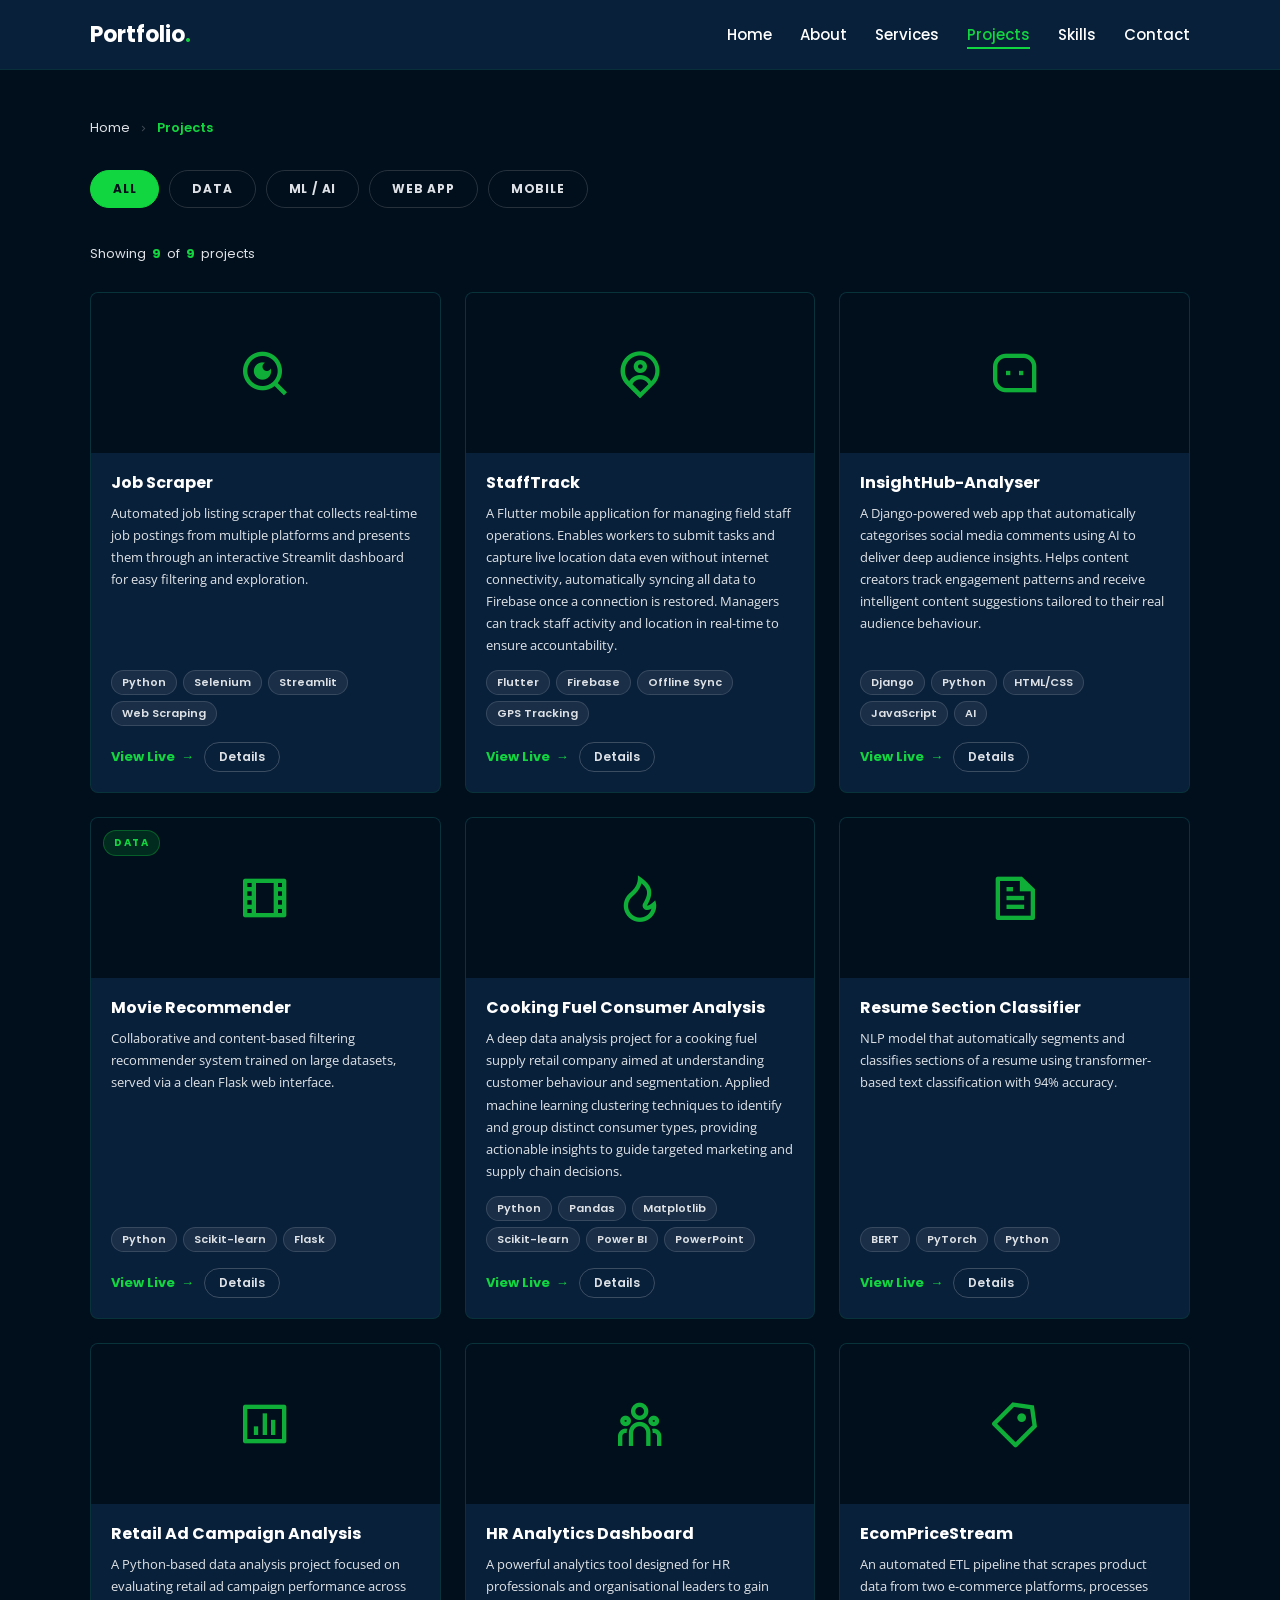
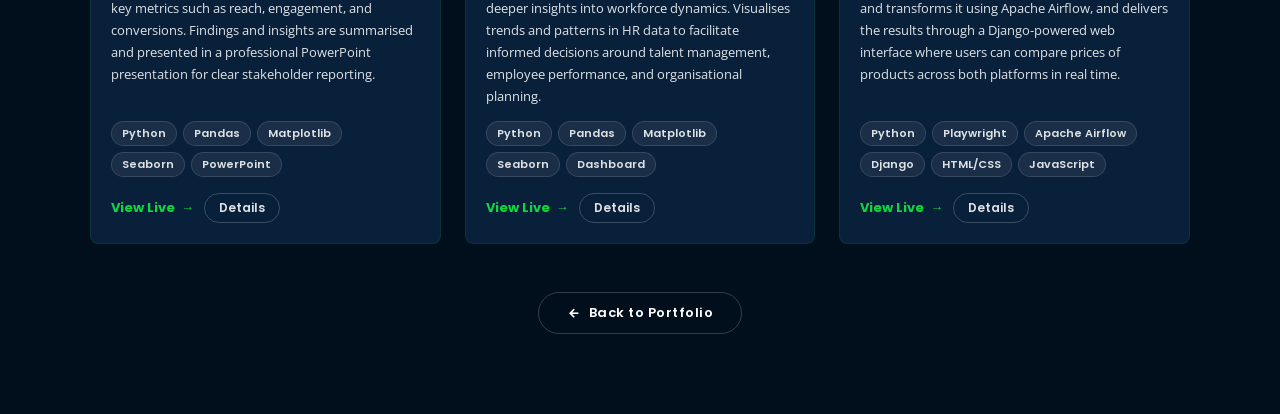
==== projects/project.html @ db3c0851 "update code" ====
<!DOCTYPE html>
<html lang="en">
<head>
  <link rel="icon" type="image/png" href="../favicon.png"/>
  <meta charset="utf-8">
  <meta name="viewport" content="width=device-width, initial-scale=1.0">
  <title>Projects | Moses Tuitoek</title>

  <link href="https://fonts.googleapis.com/css2?family=Open+Sans:ital,wght@0,300;0,400;0,600;0,700;1,400&family=Raleway:wght@300;400;500;600;700&family=Poppins:wght@300;400;500;600;700&display=swap" rel="stylesheet">
  <link href="../assets/vendor/remixicon/remixicon.css" rel="stylesheet">
  <link href="../assets/vendor/boxicons/css/boxicons.min.css" rel="stylesheet">
  <link href="https://unpkg.com/boxicons@2.1.4/css/boxicons.min.css" rel="stylesheet">
  <link href="../assets/vendor/icofont/icofont.min.css" rel="stylesheet">
  <link href="../assets/css/style.css" rel="stylesheet">
  <link href="project.css" rel="stylesheet">
</head>

<body>

<!-- ===== MOBILE NAV ===== -->
<button class="mobile-nav-toggle" id="mobileNavToggle" aria-label="Toggle navigation">
  <i class="icofont-navigation-menu" id="mobileNavIcon"></i>
</button>

<nav class="mobile-nav" id="mobileNav">
  <ul>
    <li><a href="../index.html#home">Home</a></li>
    <li><a href="../index.html#about">About</a></li>
    <li><a href="../index.html#services">Services</a></li>
    <li><a href="project.html" class="active-page">Projects</a></li>
    <li><a href="../index.html#skills">Skills</a></li>
    <li><a href="../index.html#contacts">Contact</a></li>
  </ul>
</nav>
<div class="mobile-nav-overlay" id="mobileNavOverlay"></div>

<!-- ===== HEADER / NAVBAR ===== -->
<header id="header">
  <div class="container">
    <a href="../index.html" class="nav-logo">Portfolio<span>.</span></a>
    <nav class="nav-menu">
      <ul>
        <li><a href="../index.html#home">Home</a></li>
        <li><a href="../index.html#about">About</a></li>
        <li><a href="../index.html#services">Services</a></li>
        <li class="active"><a href="project.html">Projects</a></li>
        <li><a href="../index.html#skills">Skills</a></li>
        <li><a href="../index.html#contacts">Contact</a></li>
      </ul>
    </nav>
  </div>
</header>

<!-- ===== PROJECTS PAGE ===== -->
<div class="projects-page">
  <div class="container">

    <!-- Breadcrumb -->
    <div class="breadcrumb">
      <a href="../index.html">Home</a>
      <i class="ri-arrow-right-s-line"></i>
      <span>Projects</span>
    </div>

    <!-- Filter bar -->
    <div class="filter-bar">
      <button class="filter-btn active" data-filter="all">All </button>
      <button class="filter-btn" data-filter="data">Data </button>
      <button class="filter-btn" data-filter="ml">ML / AI</button>
      <button class="filter-btn" data-filter="web">Web App </button>
      <button class="filter-btn" data-filter="mobile">Mobile </button>
    </div>

    <!-- Result count -->
    <div class="projects-stats">
      Showing <strong id="visibleCount">9</strong> of <strong>9</strong> projects
    </div>

    <!-- Projects grid -->
    <div class="all-proj-grid" id="projGrid">

      <!-- 1 -->
      <div class="proj-card" data-category="web">
        <div class="proj-visual">
          <i class="proj-icon ri-search-eye-line"></i>
        </div>
        <div class="proj-body">
          <h4>Job Scraper</h4>
          <p>Automated job listing scraper that collects real-time job postings from multiple platforms and presents them through an interactive Streamlit dashboard for easy filtering and exploration.</p>
          <div class="proj-tags">
            <span>Python</span><span>Selenium</span><span>Streamlit</span><span>Web Scraping</span>
          </div>
          <div class="proj-actions">
            <a href="#" class="proj-btn-live">View Live &nbsp;→</a>
            <a href="#" class="proj-btn-details">Details</a>
          </div>
        </div>
      </div>

      <!-- 2 -->
      <div class="proj-card" data-category="mobile">
        <div class="proj-visual">
          <i class="proj-icon ri-map-pin-user-line"></i>
        </div>
        <div class="proj-body">
          <h4>StaffTrack</h4>
          <p>A Flutter mobile application for managing field staff operations. Enables workers to submit tasks and capture live location data even without internet connectivity, automatically syncing all data to Firebase once a connection is restored. Managers can track staff activity and location in real-time to ensure accountability.</p>
          <div class="proj-tags">
            <span>Flutter</span><span>Firebase</span><span>Offline Sync</span><span>GPS Tracking</span>
          </div>
          <div class="proj-actions">
            <a href="#" class="proj-btn-live">View Live &nbsp;→</a>
            <a href="#" class="proj-btn-details">Details</a>
          </div>
        </div>
      </div>

      <!-- 3 -->
      <div class="proj-card" data-category="web">
        <div class="proj-visual">
          <i class="proj-icon ri-message-3-line"></i>
        </div>
        <div class="proj-body">
          <h4>InsightHub-Analyser</h4>
          <p>A Django-powered web app that automatically categorises social media comments using AI to deliver deep audience insights. Helps content creators track engagement patterns and receive intelligent content suggestions tailored to their real audience behaviour.</p>
          <div class="proj-tags">
            <span>Django</span><span>Python</span><span>HTML/CSS</span><span>JavaScript</span><span>AI</span>
          </div>
          <div class="proj-actions">
            <a href="#" class="proj-btn-live">View Live &nbsp;→</a>
            <a href="https://github.com/TUITOEKK/InsightHub-Analyser" class="proj-btn-details">Details</a>
          </div>
        </div>
      </div>

      <!-- 4 -->
      <div class="proj-card" data-category="data">
        <div class="proj-visual">
          <span class="proj-category">Data</span>
          <i class="proj-icon ri-film-line"></i>
        </div>
        <div class="proj-body">
          <h4>Movie Recommender</h4>
          <p>Collaborative and content-based filtering recommender system trained on large datasets, served via a clean Flask web interface.</p>
          <div class="proj-tags">
            <span>Python</span><span>Scikit-learn</span><span>Flask</span>
          </div>
          <div class="proj-actions">
            <a href="#" class="proj-btn-live">View Live &nbsp;→</a>
            <a href="#" class="proj-btn-details">Details</a>
          </div>
        </div>
      </div>

      <!-- 5 -->
      <div class="proj-card" data-category="data">
        <div class="proj-visual">
          <i class="proj-icon ri-fire-line"></i>
        </div>
        <div class="proj-body">
          <h4>Cooking Fuel Consumer Analysis</h4>
          <p>A deep data analysis project for a cooking fuel supply retail company aimed at understanding customer behaviour and segmentation. Applied machine learning clustering techniques to identify and group distinct consumer types, providing actionable insights to guide targeted marketing and supply chain decisions.</p>
          <div class="proj-tags">
            <span>Python</span><span>Pandas</span><span>Matplotlib</span><span>Scikit-learn</span><span>Power BI</span><span>PowerPoint</span>
          </div>
          <div class="proj-actions">
            <a href="#" class="proj-btn-live">View Live &nbsp;→</a>
            <a href="#" class="proj-btn-details">Details</a>
          </div>
        </div>
      </div>

      <!-- 6 -->
      <div class="proj-card" data-category="ml">
        <div class="proj-visual">
          <i class="proj-icon ri-file-text-line"></i>
        </div>
        <div class="proj-body">
          <h4>Resume Section Classifier</h4>
          <p>NLP model that automatically segments and classifies sections of a resume using transformer-based text classification with 94% accuracy.</p>
          <div class="proj-tags">
            <span>BERT</span><span>PyTorch</span><span>Python</span>
          </div>
          <div class="proj-actions">
            <a href="#" class="proj-btn-live">View Live &nbsp;→</a>
            <a href="#" class="proj-btn-details">Details</a>
          </div>
        </div>
      </div>

      <!-- 7 -->
      <div class="proj-card" data-category="data">
        <div class="proj-visual">
          <i class="proj-icon ri-bar-chart-box-line"></i>
        </div>
        <div class="proj-body">
          <h4>Retail Ad Campaign Analysis</h4>
          <p>A Python-based data analysis project focused on evaluating retail ad campaign performance across key metrics such as reach, engagement, and conversions. Findings and insights are summarised and presented in a professional PowerPoint presentation for clear stakeholder reporting.</p>
          <div class="proj-tags">
            <span>Python</span><span>Pandas</span><span>Matplotlib</span><span>Seaborn</span><span>PowerPoint</span>
          </div>
          <div class="proj-actions">
            <a href="#" class="proj-btn-live">View Live &nbsp;→</a>
            <a href="https://github.com/TUITOEKK/Retail-Ad-campaign-analysis" class="proj-btn-details">Details</a>
          </div>
        </div>
      </div>

      <!-- 8 -->
      <div class="proj-card" data-category="data">
        <div class="proj-visual">
          <i class="proj-icon ri-team-line"></i>
        </div>
        <div class="proj-body">
          <h4>HR Analytics Dashboard</h4>
          <p>A powerful analytics tool designed for HR professionals and organisational leaders to gain deeper insights into workforce dynamics. Visualises trends and patterns in HR data to facilitate informed decisions around talent management, employee performance, and organisational planning.</p>
          <div class="proj-tags">
            <span>Python</span><span>Pandas</span><span>Matplotlib</span><span>Seaborn</span><span>Dashboard</span>
          </div>
          <div class="proj-actions">
            <a href="#" class="proj-btn-live">View Live &nbsp;→</a>
            <a href="#" class="proj-btn-details">Details</a>
          </div>
        </div>
      </div>

      <!-- 9 -->
      <div class="proj-card" data-category="web">
        <div class="proj-visual">
          <i class="proj-icon ri-price-tag-3-line"></i>
        </div>
        <div class="proj-body">
          <h4>EcomPriceStream</h4>
          <p>An automated ETL pipeline that scrapes product data from two e-commerce platforms, processes and transforms it using Apache Airflow, and delivers the results through a Django-powered web interface where users can compare prices of products across both platforms in real time.</p>
          <div class="proj-tags">
            <span>Python</span><span>Playwright</span><span>Apache Airflow</span><span>Django</span><span>HTML/CSS</span><span>JavaScript</span>
          </div>
          <div class="proj-actions">
            <a href="#" class="proj-btn-live">View Live &nbsp;→</a>
            <a href="#" class="proj-btn-details">Details</a>
          </div>
        </div>
      </div>

      <!-- Empty state -->
      <div class="empty-state" id="emptyState">
        <i class="ri-folder-open-line"></i>
        <p>No projects found in this category.</p>
      </div>

    </div><!-- /grid -->

    <!-- Back button -->
    <div class="back-row">
      <a href="../index.html#portfolio" class="btn-back">
        <i class="ri-arrow-left-line"></i> Back to Portfolio
      </a>
    </div>

  </div>
</div>

<script src="project.js"></script>
</body>
</html>
---- assets/css/style.css ----
*, *::before, *::after { box-sizing: border-box; margin: 0; padding: 0; }

:root {
  --green: #12d640;
  --green-dark: #1c7d32;
  --gold: #9e7f25;
  --navy: #09203a;
  --navy-deep: #010e1b;
  --white: #fff;
  --muted: #dee2e6;
  --yellow: #ffc107;
}

html { scroll-behavior: smooth; }

body {
  font-family: "Open Sans", sans-serif;
  color: var(--white);
  background: var(--navy-deep);
  position: relative;
}

body::before {
  content: "";
  position: fixed;
  background: var(--navy-deep);
  left: 0; right: 0; top: 0;
  height: 100vh;
  z-index: -1;
}

a { color: var(--green); text-decoration: none; }
a:hover { color: var(--green); text-decoration: none; }
h1,h2,h3,h4,h5,h6 { font-family: "Raleway", sans-serif; }
ul { list-style: none; padding: 0; }
img { max-width: 100%; height: auto; display: block; }

.container {
  width: 100%;
  max-width: 1140px;
  margin: 0 auto;
  padding: 0 20px;
}

/* NAVBAR */
#header {
  position: fixed;
  top: 0; left: 0; right: 0;
  height: 70px;
  background: var(--navy);
  z-index: 9997;
  display: flex;
  align-items: center;
  border-bottom: 1px solid rgba(18,214,64,0.08);
}

#header .container {
  display: flex;
  align-items: center;
  justify-content: space-between;
}

.nav-logo {
  font-family: "Poppins", sans-serif;
  font-size: 22px;
  font-weight: 700;
  color: var(--white);
}
.nav-logo span { color: var(--green); }

.nav-menu ul {
  display: flex;
  align-items: center;
  gap: 28px;
  list-style: none;
}

.nav-menu a {
  position: relative;
  color: var(--white);
  font-size: 15px;
  font-family: "Poppins", sans-serif;
  font-weight: 500;
  padding-bottom: 4px;
  transition: color 0.3s;
}

.nav-menu a::after {
  content: "";
  position: absolute;
  bottom: 0; left: 0;
  width: 0; height: 2px;
  background: var(--green);
  transition: width 0.3s ease;
}

.nav-menu a:hover,
.nav-menu .active > a { color: var(--green); }

.nav-menu a:hover::after,
.nav-menu .active > a::after { width: 100%; }

.mobile-nav-toggle {
  display: none;
  position: fixed;
  right: 15px; top: 20px;
  z-index: 9998;
  border: 0; background: none;
  font-size: 24px; cursor: pointer;
  color: var(--white); line-height: 1;
}

.mobile-nav {
  display: none;
  position: fixed;
  top: 70px; left: 0; right: 0;
  z-index: 9999;
  background: rgba(9,32,58,0.98);
  padding: 16px 20px;
  border-bottom: 1px solid rgba(18,214,64,0.12);
}

.mobile-nav.open { display: block; }

.mobile-nav a {
  display: block;
  color: var(--white);
  padding: 10px 0;
  font-weight: 500;
  font-family: "Poppins", sans-serif;
  border-bottom: 1px solid rgba(255,255,255,0.05);
}

.mobile-nav a:hover { color: var(--green); }

.mobile-nav-overlay {
  display: none;
  position: fixed;
  top: 0; left: 0;
  width: 100%; height: 100%;
  background: rgba(0,0,0,0.5);
  z-index: 9996;
}
.mobile-nav-overlay.open { display: block; }

@media (max-width: 992px) { .nav-menu { display: none; } .mobile-nav-toggle { display: block; } }
@media (min-width: 993px) { .mobile-nav-toggle { display: none; } }

/* ================================================
   HERO — Mayada-style layout
   ================================================ */
#home {
  min-height: 100vh;
  padding-top: 70px;
  display: flex;
  align-items: center;
  overflow: hidden;
}

.hero-inner {
  display: flex;
  align-items: center;
  justify-content: space-between;
  gap: 48px;
  padding: 60px 0;
}

/* LEFT */
.hero-left { flex: 1; }

.hero-greeting {
  font-family: "Poppins", sans-serif;
  font-size: clamp(15px, 2vw, 18px);
  font-weight: 400;
  color: var(--muted);
  margin-bottom: 6px;
}

.hero-name {
  font-family: "Poppins", sans-serif;
  font-size: clamp(36px, 5.5vw, 62px);
  font-weight: 700;
  color: var(--white);
  line-height: 1.1;
  margin-bottom: 10px;
}

/* second word in name gets green accent — matches reference */
.hero-name span { color: var(--green); }

.hero-role {
  font-family: "Poppins", sans-serif;
  font-size: clamp(16px, 2.5vw, 22px);
  font-weight: 400;
  color: var(--white);
  margin-bottom: 28px;
  display: flex;
  align-items: center;
  gap: 8px;
  flex-wrap: wrap;
}

.hero-role .typed-label { color: var(--green); font-weight: 600; }

/* social icons — shown BEFORE the CV button, matching reference */
.hero-socials {
  display: flex;
  gap: 10px;
  margin-bottom: 28px;
}

.hero-socials a {
  width: 40px; height: 40px;
  border-radius: 50%;
  border: 1.5px solid rgba(255,255,255,0.25);
  display: flex; align-items: center; justify-content: center;
  color: var(--white); font-size: 18px;
  transition: all 0.3s;
}

.hero-socials a:hover {
  border-color: var(--green);
  color: var(--green);
  background: rgba(18,214,64,0.08);
}

.btn-cv {
  display: inline-flex;
  align-items: center;
  gap: 8px;
  background: transparent;
  color: var(--white);
  font-family: "Poppins", sans-serif;
  font-size: 13px;
  font-weight: 600;
  padding: 10px 28px;
  border-radius: 50px;
  border: 1.5px solid var(--white);
  letter-spacing: 0.5px;
  transition: background 0.3s, border-color 0.3s, color 0.3s, transform 0.2s;
}

.btn-cv:hover {
  background: var(--green);
  border-color: var(--green);
  color: #010e1b;
  transform: translateY(-2px);
}

/* RIGHT — photo + cyan blob */
.hero-right {
  flex-shrink: 0;
  display: flex;
  align-items: center;
  justify-content: center;
}

.hero-photo-wrap {
  position: relative;
  width: 340px;
  height: 340px;
  display: flex;
  align-items: center;
  justify-content: center;
}

@keyframes blobMorph {
  0%   { border-radius: 50% 40% 55% 45% / 45% 55% 40% 50%; }
  50%  { border-radius: 40% 55% 45% 50% / 55% 40% 50% 45%; }
  100% { border-radius: 55% 45% 40% 50% / 40% 50% 55% 45%; }
}

/* The existing arc + photo wrapper — kept completely intact */
.profile-arc-wrapper {
  position: relative;
  width: 310px;
  height: 310px;
  z-index: 1;
}

.profile-arc-wrapper svg.arc-svg {
  position: absolute; top: 0; left: 0;
  width: 100%; height: 100%;
  z-index: 2; pointer-events: none;
}

.profile-arc-wrapper .profile-img {
  position: absolute;
  top: 50%; left: 50%;
  transform: translate(-50%, -50%);
  width: 270px; height: 270px;
  border-radius: 50%;
  object-fit: cover; object-position: top;
  z-index: 1;
  background: var(--navy);
}

/* Responsive hero */
@media (max-width: 900px) {
  .hero-inner {
    flex-direction: column-reverse;
    text-align: center;
    padding: 40px 0;
  }
  .hero-role { justify-content: center; }
  .hero-socials { justify-content: center; }
  .btn-cv { margin: 0 auto; }
  .hero-photo-wrap { width: 260px; height: 260px; }
  .hero-blob { width: 200px; height: 200px; }
  .profile-arc-wrapper { width: 240px; height: 240px; }
  .profile-arc-wrapper .profile-img { width: 210px; height: 210px; }
}

/* SECTION BASE */
section {
  position: relative; width: 100%; display: block;
  scroll-margin-top: 70px;
  padding-top: 20px; padding-bottom: 20px;
}

section .container { padding: 30px 20px; }

.section-title { margin-bottom: 30px; }

.section-title h2 {
  font-size: 14px; font-weight: 500; line-height: 1px;
  margin: 0 0 20px 0; letter-spacing: 2px;
  text-transform: uppercase; color: var(--muted);
  font-family: "Poppins", sans-serif;
}

.section-title h2::after {
  content: ""; width: 120px; height: 1px;
  display: inline-block; background: var(--muted);
  margin: 4px 10px;
}

.section-title p {
  margin: -15px 0 15px 0; font-size: 36px;
  font-weight: 700; text-transform: uppercase;
  font-family: "Poppins", sans-serif; color: var(--white);
}

/* ABOUT */
#about { padding: 60px 0; }

.about-description {
  font-size: 15px;
  line-height: 1.9;
  color: var(--muted);
  margin-bottom: 40px;
  max-width: 820px;
}

.about-description p { margin-bottom: 16px; }

.about-stats {
  display: grid;
  grid-template-columns: repeat(4, 1fr);
  gap: 20px;
  margin-top: 16px;
  
}

@media (max-width: 992px) { .about-stats { grid-template-columns: repeat(2, 1fr); } }
@media (max-width: 480px)  { .about-stats { grid-template-columns: 1fr 1fr; } }

.stat-box {
  background: var(--navy);
  border: 1px solid rgba(18,214,64,0.15);
  padding: 28px 20px;
  text-align: center;
  transition: border-color 0.3s, transform 0.3s;
  border-radius: 8px;
}

.stat-box:hover {
  border-color: var(--green);
  transform: translateY(-4px);
}

.stat-box .stat-number {
  font-family: "Poppins", sans-serif;
  font-size: 28px;
  font-weight: 700;
  color: var(--green);
  line-height: 1;
  margin-bottom: 8px;
}

.stat-box .stat-label {
  font-family: "Poppins", sans-serif;
  font-size: 13px;
  font-weight: 500;
  color: var(--muted);
  text-transform: uppercase;
  letter-spacing: 1px;
}

.about-detail-row {
  display: grid;
  grid-template-columns: 1fr 1fr;
  gap: 0 16px;
  margin-top: 36px;
}

@media (max-width: 576px) { .about-detail-row { grid-template-columns: 1fr; } }

.about-detail-row ul li {
  display: flex; align-items: flex-start;
  gap: 6px; padding-bottom: 10px;
}

.about-detail-row ul i { color: var(--green-dark); font-size: 18px; flex-shrink: 0; margin-top: 2px; }

/* INTERESTS */
.interests { padding: 10px 0 60px; }

.interests-grid {
  display: grid;
  grid-template-columns: repeat(4, 1fr);
  gap: 12px;
}

@media (max-width: 992px) { .interests-grid { grid-template-columns: repeat(2, 1fr); } }
@media (max-width: 576px)  { .interests-grid { grid-template-columns: 1fr 1fr; } }

.icon-box {
  display: flex; align-items: center;
  padding: 20px; background: var(--navy);
  transition: background 0.3s ease; height: 100%;
  border-radius: 8px;
}

.icon-box i { font-size: 32px; padding-right: 10px; line-height: 1; flex-shrink: 0; }
.icon-box h3 { font-weight: 700; margin: 0; line-height: 1.3; font-size: 16px; color: var(--white); }
.icon-box:hover { background: rgba(4,43,86,0.92); }
/* SERVICES */
#services { padding: 60px 0; }

.services-grid {
  display: grid;
  grid-template-columns: repeat(3, 1fr);
  gap: 24px;
  align-items: start;
}

@media (max-width: 900px) { .services-grid { grid-template-columns: 1fr; } }

.service-card {
  background: var(--navy);
  border: 1px solid rgba(18,214,64,0.1);
  overflow: hidden;
  display: flex;
  flex-direction: column;
  transition: border-color 0.3s, transform 0.3s, box-shadow 0.3s;
  border-radius: 8px;
  position: relative;
}

.service-card:hover {
  border-color: rgba(18,214,64,0.4);
  transform: translateY(-4px);
}

.service-card.expanded {
  border-color: rgba(18,214,64,0.55);
  transform: translateY(-6px);
  box-shadow: 0 12px 36px rgba(18,214,64,0.09);
  z-index: 10;
}

.service-visual {
  background: var(--navy-deep);
  height: 160px;
  display: flex;
  align-items: center;
  justify-content: center;
  position: relative;
  flex-shrink: 0;
}

.service-visual img.service-img {
  width: 100%; height: 160px;
  object-fit: cover; display: block;
}

.service-visual .service-icon {
  font-size: 52px;
  color: var(--green);
  opacity: 0.8;
}

.service-category {
  position: absolute;
  top: 12px; left: 12px;
  background: rgba(18,214,64,0.15);
  border: 1px solid rgba(18,214,64,0.3);
  color: var(--green);
  font-family: "Poppins", sans-serif;
  font-size: 10px; font-weight: 700;
  letter-spacing: 1.5px; text-transform: uppercase;
  padding: 4px 10px; border-radius: 20px;
}

.service-body {
  padding: 20px;
  display: flex; flex-direction: column; flex: 1;
}

.service-body h4 {
  font-family: "Poppins", sans-serif;
  font-size: 16px; font-weight: 700;
  color: var(--white);
  margin-bottom: 8px; line-height: 1.3;
}

.service-desc-wrap {
  flex-shrink: 0;
}

.service-body p {
  font-size: 13px;
  color: var(--muted);
  line-height: 1.7;
  margin-bottom: 0;
  display: -webkit-box;
  -webkit-line-clamp: 3;
  -webkit-box-orient: vertical;
  overflow: hidden;
  transition: all 0.35s ease;
}

.service-body p.expanded {
  display: block;
  overflow: visible;
  -webkit-line-clamp: unset;
  -webkit-box-orient: unset;
}

.service-read-btn {
  background: none;
  border: none;
  padding: 0;
  margin-top: 4px;
  font-size: 13px;
  font-family: "Poppins", sans-serif;
  font-weight: 600;
  color: var(--green);
  cursor: pointer;
  display: inline-block;
  line-height: 1.7;
  transition: opacity 0.2s;
  flex-shrink: 0;
}

.service-read-btn:hover { opacity: 0.7; }
.service-read-btn.hidden { display: none; }
/* PORTFOLIO */
.portfolio { padding: 60px 0; }

.proj-grid {
  display: grid;
  grid-template-columns: repeat(3, 1fr);
  gap: 24px;
  margin-bottom: 32px;
}

@media (max-width: 900px) { .proj-grid { grid-template-columns: 1fr; } }

.proj-card {
  display: flex;
  flex-direction: column;
  background: var(--navy);
  border: 1px solid rgba(18,214,64,0.1);
  overflow: hidden;
  transition: border-color 0.3s, transform 0.3s;
  border-radius: 8px;
}

.proj-card:hover {
  border-color: rgba(18,214,64,0.4);
  transform: translateY(-4px);
}

.proj-visual {
  background: var(--navy-deep);
  height: 160px;
  display: flex;
  align-items: center;
  justify-content: center;
  position: relative;
  flex-shrink: 0;
}

.proj-visual .proj-icon {
  font-size: 52px;
  color: var(--green);
  opacity: 0.8;
}

.proj-category {
  position: absolute;
  top: 12px; left: 12px;
  background: rgba(18,214,64,0.15);
  border: 1px solid rgba(18,214,64,0.3);
  color: var(--green);
  font-family: "Poppins", sans-serif;
  font-size: 10px;
  font-weight: 700;
  letter-spacing: 1.5px;
  text-transform: uppercase;
  padding: 4px 10px;
  border-radius: 20px;
}

.proj-body {
  padding: 20px;
  display: flex;
  flex-direction: column;
  flex: 1;
}

.proj-body h4 {
  font-family: "Poppins", sans-serif;
  font-size: 16px;
  font-weight: 700;
  color: var(--white);
  margin-bottom: 8px;
  line-height: 1.3;
}

.proj-body p {
  font-size: 13px;
  color: var(--muted);
  line-height: 1.7;
  margin-bottom: 14px;
  flex: 1;
}

.proj-tags {
  display: flex;
  flex-wrap: wrap;
  gap: 6px;
  margin-bottom: 16px;
}

.proj-tags span {
  font-size: 11px;
  font-family: "Poppins", sans-serif;
  font-weight: 600;
  background: rgba(255,255,255,0.07);
  color: var(--muted);
  border: 1px solid rgba(255,255,255,0.12);
  padding: 3px 10px;
  border-radius: 20px;
}

.proj-actions {
  display: flex;
  align-items: center;
  gap: 10px;
}

.proj-btn-live {
  font-family: "Poppins", sans-serif;
  font-size: 13px;
  font-weight: 700;
  color: var(--green);
  display: flex;
  align-items: center;
  gap: 4px;
  transition: gap 0.2s;
}

.proj-btn-live:hover { gap: 8px; color: var(--green); }

.proj-btn-details {
  font-family: "Poppins", sans-serif;
  font-size: 12px;
  font-weight: 600;
  color: var(--muted);
  border: 1px solid rgba(255,255,255,0.2);
  padding: 5px 14px;
  border-radius: 20px;
  transition: border-color 0.3s, color 0.3s;
}

.proj-btn-details:hover {
  border-color: var(--green);
  color: var(--green);
}

.proj-viewall-row {
  display: flex;
  justify-content: flex-end;
  margin-top: 8px;
}

.btn-viewall {
  display: inline-flex;
  align-items: center;
  gap: 8px;
  background: var(--green);
  color: #010e1b;
  font-family: "Poppins", sans-serif;
  font-size: 14px;
  font-weight: 700;
  padding: 12px 28px;
  border-radius: 50px;
  transition: background 0.3s, transform 0.2s;
}

.btn-viewall:hover {
  background: var(--green-dark);
  color: var(--white);
  transform: translateY(-2px);
}

/* SKILLS */
.skills-section { padding: 60px 0; }

.skills-container {
  background: var(--navy);
  border: 1px solid rgba(18,214,64,0.12);
  padding: 28px 24px;
  margin-bottom: 24px;
  border-radius: 8px;
}

.skills-container h4 {
  font-family: "Poppins", sans-serif;
  font-size: 13px;
  font-weight: 700;
  color: var(--green);
  text-transform: uppercase;
  letter-spacing: 2px;
  margin-bottom: 20px;
  display: flex;
  align-items: center;
  gap: 10px;
}

.skills-container h4::after {
  content: "";
  flex: 1;
  height: 1px;
  background: rgba(18,214,64,0.2);
}

.skills-tags {
  display: flex;
  flex-wrap: wrap;
  gap: 10px;
}

.skill-tag {
  display: inline-flex;
  align-items: center;
  gap: 7px;
  font-family: "Poppins", sans-serif;
  font-size: 13px;
  font-weight: 600;
  color: var(--muted);
  background: rgba(255,255,255,0.05);
  border: 1px solid rgba(255,255,255,0.12);
  padding: 8px 16px;
  border-radius: 6px;
  transition: all 0.25s ease;
  cursor: default;
}

.skill-tag i {
  font-size: 17px;
  color: var(--green);
  flex-shrink: 0;
}

.skill-tag:hover {
  border-color: var(--green);
  color: var(--green);
  background: rgba(18,214,64,0.06);
}

/* LINKS */
.links-section { padding: 60px 0; }

.links-grid { display: grid; grid-template-columns: repeat(auto-fit, minmax(200px, 1fr)); gap: 20px; }

.links-box { background: var(--navy); padding: 30px 20px; text-align: center; margin-bottom: 20px; }
.links-box .icon { width: 64px; height: 64px; background: var(--green-dark); border-radius: 5px; display: flex; align-items: center; justify-content: center; margin: 0 auto 16px; }
.links-box .icon i { font-size: 28px; color: var(--white); }
.links-box h4 a { color: var(--white); font-size: 18px; font-weight: 700; }
.links-box p { color: var(--white); font-size: 14px; margin-top: 8px; }
.links-box:hover { background: #042e5f; }
.links-box:hover .icon { background: var(--white); }
.links-box:hover .icon i { color: var(--green-dark); }

/* CONTACT */
.contact { padding: 80px 0; }

.contact-two-col {
  display: grid;
  grid-template-columns: 1fr 1fr;
  gap: 60px;
  align-items: center;
}

@media (max-width: 768px) {
  .contact-two-col { grid-template-columns: 1fr; gap: 40px; }
}

.contact-heading {
  font-family: "Poppins", sans-serif;
  font-size: clamp(28px, 4vw, 42px);
  font-weight: 700;
  color: var(--white);
  margin-bottom: 16px;
  line-height: 1.2;
}

.contact-desc {
  font-size: 15px;
  color: var(--muted);
  line-height: 1.8;
  margin-bottom: 32px;
}

.contact-info-list { display: flex; flex-direction: column; gap: 16px; margin-bottom: 32px; }

.contact-info-item {
  display: flex; align-items: center; gap: 12px;
  font-size: 15px; color: var(--muted);
}

.contact-info-item i { font-size: 20px; color: var(--green); flex-shrink: 0; }

.contact-socials { display: flex; gap: 12px; }

.contact-socials a {
  width: 42px; height: 42px; border-radius: 50%;
  border: 1.5px solid rgba(255,255,255,0.2);
  display: flex; align-items: center; justify-content: center;
  color: var(--white); font-size: 20px; transition: all 0.3s;
}

.contact-socials a:hover { border-color: var(--green); color: var(--green); background: rgba(18,214,64,0.08); }

.contact-form-box {
  background: var(--navy);
  padding: 24px 22px;
  border: 1px solid rgba(18,214,64,0.1);
  border-radius: 8px;
}

.form-group { margin-bottom: 14px; }

.form-group label {
  display: block;
  font-family: "Poppins", sans-serif;
  font-size: 12px; font-weight: 600;
  color: var(--muted); margin-bottom: 5px; letter-spacing: 0.5px;
}

.form-group input,
.form-group textarea {
  width: 100%;
  background: rgba(255,255,255,0.05);
  border: 1px solid rgba(255,255,255,0.12);
  color: var(--white);
  font-family: "Open Sans", sans-serif;
  font-size: 13px; padding: 9px 12px;
  outline: none; transition: border-color 0.3s; resize: none;
    border-radius: 8px;
}

.form-group input::placeholder,
.form-group textarea::placeholder { color: rgba(255,255,255,0.3); }

.form-group input:focus,
.form-group textarea:focus { border-color: var(--green); }

.btn-send {
  width: 90%; background: var(--green);
  color: #010e1b;
  font-family: "Poppins", sans-serif; 
  font-size: 14px;
  font-weight: 700;
  padding: 11px; border: none; 
  cursor: pointer; 
  letter-spacing: 0.5px;
  transition: background 0.3s, transform 0.2s;
  display: flex;
  align-items: center;
  justify-content: center; 
  gap: 8px;
  border-radius: 8px;
  margin: 0 auto;
}

.btn-send:hover { background: var(--green-dark); color: var(--white); transform: translateY(-2px); }

/* typed cursor */
.typed-cursor { opacity: 1; animation: blink 0.7s infinite; color: var(--green); }
@keyframes blink { 50% { opacity: 0; } }
---- projects/project.css ----
/* ── Page wrapper ── */
.projects-page {
  min-height: 100vh;
  padding-top: 70px;
}

.projects-page .container {
  padding: 48px 20px 80px;
}

/* ── Breadcrumb ── */
.breadcrumb {
  display: flex;
  align-items: center;
  gap: 8px;
  margin-bottom: 32px;
  font-family: "Poppins", sans-serif;
  font-size: 13px;
  color: var(--muted);
}

.breadcrumb a {
  color: var(--muted);
  transition: color 0.2s;
}

.breadcrumb a:hover { color: var(--green); }

.breadcrumb i {
  font-size: 11px;
  color: rgba(255,255,255,0.25);
}

.breadcrumb span {
  color: var(--green);
  font-weight: 600;
}

/* ── Page heading ── */
.projects-heading {
  margin-bottom: 36px;
}

.projects-heading h1 {
  font-family: "Poppins", sans-serif;
  font-size: clamp(28px, 4vw, 42px);
  font-weight: 700;
  color: var(--white);
  line-height: 1.15;
  margin-bottom: 8px;
}

.projects-heading h1 span { color: var(--green); }

.projects-heading p {
  font-size: 14px;
  color: var(--muted);
  font-family: "Open Sans", sans-serif;
  line-height: 1.7;
  max-width: 560px;
}

/* ── Filter bar ── */
.filter-bar {
  display: flex;
  align-items: center;
  gap: 10px;
  flex-wrap: wrap;
  margin-bottom: 36px;
}

.filter-btn {
  font-family: "Poppins", sans-serif;
  font-size: 12px;
  font-weight: 700;
  letter-spacing: 0.8px;
  text-transform: uppercase;
  padding: 9px 22px;
  border-radius: 50px;
  border: 1.5px solid rgba(255,255,255,0.15);
  background: transparent;
  color: var(--muted);
  cursor: pointer;
  transition: all 0.25s ease;
}

.filter-btn:hover {
  border-color: var(--green);
  color: var(--green);
  background: rgba(18,214,64,0.06);
}

.filter-btn.active {
  background: var(--green);
  border-color: var(--green);
  color: #010e1b;
}

/* count badge inside button */
.filter-btn .count {
  display: inline-flex;
  align-items: center;
  justify-content: center;
  width: 18px;
  height: 18px;
  background: rgba(0,0,0,0.18);
  border-radius: 50%;
  font-size: 10px;
  margin-left: 6px;
  font-weight: 700;
}

@media (max-width: 576px) {
  .filter-btn {
    font-size: 10px;
    padding: 7px 12px;
    letter-spacing: 0.3px;
  }

  .filter-btn .count {
    width: 15px;
    height: 15px;
    font-size: 9px;
    margin-left: 4px;
  }
}

@media (max-width: 360px) {
  .filter-btn {
    font-size: 9px;
    padding: 6px 9px;
  }
}

.filter-btn.active .count {
  background: rgba(0,0,0,0.2);
  color: #010e1b;
}

/* ── Stats row ── */
.projects-stats {
  display: flex;
  align-items: center;
  gap: 6px;
  margin-bottom: 28px;
  font-family: "Poppins", sans-serif;
  font-size: 13px;
  color: var(--muted);
}

.projects-stats strong {
  color: var(--green);
  font-weight: 700;
}

/* ── Grid ── */
.all-proj-grid {
  display: grid;
  grid-template-columns: repeat(3, 1fr);
  gap: 24px;
}

@media (max-width: 900px) {
  .all-proj-grid { grid-template-columns: repeat(2, 1fr); }
}

@media (max-width: 576px) {
  .all-proj-grid { grid-template-columns: 1fr; }
}

/* hide filtered-out cards */
.proj-card.hidden {
  display: none;
}

/* fade-in animation when cards appear */
.proj-card {
  animation: fadeUp 0.35s ease both;
}

@keyframes fadeUp {
  from { opacity: 0; transform: translateY(16px); }
  to   { opacity: 1; transform: translateY(0); }
}

/* category badge on card */
.proj-category {
  position: absolute;
  top: 12px;
  left: 12px;
  background: rgba(18,214,64,0.15);
  border: 1px solid rgba(18,214,64,0.3);
  color: var(--green);
  font-family: "Poppins", sans-serif;
  font-size: 10px;
  font-weight: 700;
  letter-spacing: 1.5px;
  text-transform: uppercase;
  padding: 4px 10px;
  border-radius: 20px;
}

/* empty state */
.empty-state {
  grid-column: 1 / -1;
  text-align: center;
  padding: 60px 20px;
  color: var(--muted);
  font-family: "Poppins", sans-serif;
  display: none;
}

.empty-state i {
  font-size: 48px;
  color: rgba(18,214,64,0.3);
  margin-bottom: 16px;
  display: block;
}

.empty-state p {
  font-size: 15px;
  color: var(--muted);
}

/* ── Back button ── */
.back-row {
  margin-top: 48px;
  display: flex;
  justify-content: center;
}

.btn-back {
  display: inline-flex;
  align-items: center;
  gap: 8px;
  background: transparent;
  color: var(--white);
  font-family: "Poppins", sans-serif;
  font-size: 13px;
  font-weight: 600;
  padding: 10px 28px;
  border-radius: 50px;
  border: 1.5px solid rgba(255,255,255,0.2);
  letter-spacing: 0.5px;
  transition: all 0.3s;
}

.btn-back:hover {
  border-color: var(--green);
  color: var(--green);
  background: rgba(18,214,64,0.06);
}

/* divider line under section title */
.projects-page .section-title { margin-bottom: 0; }
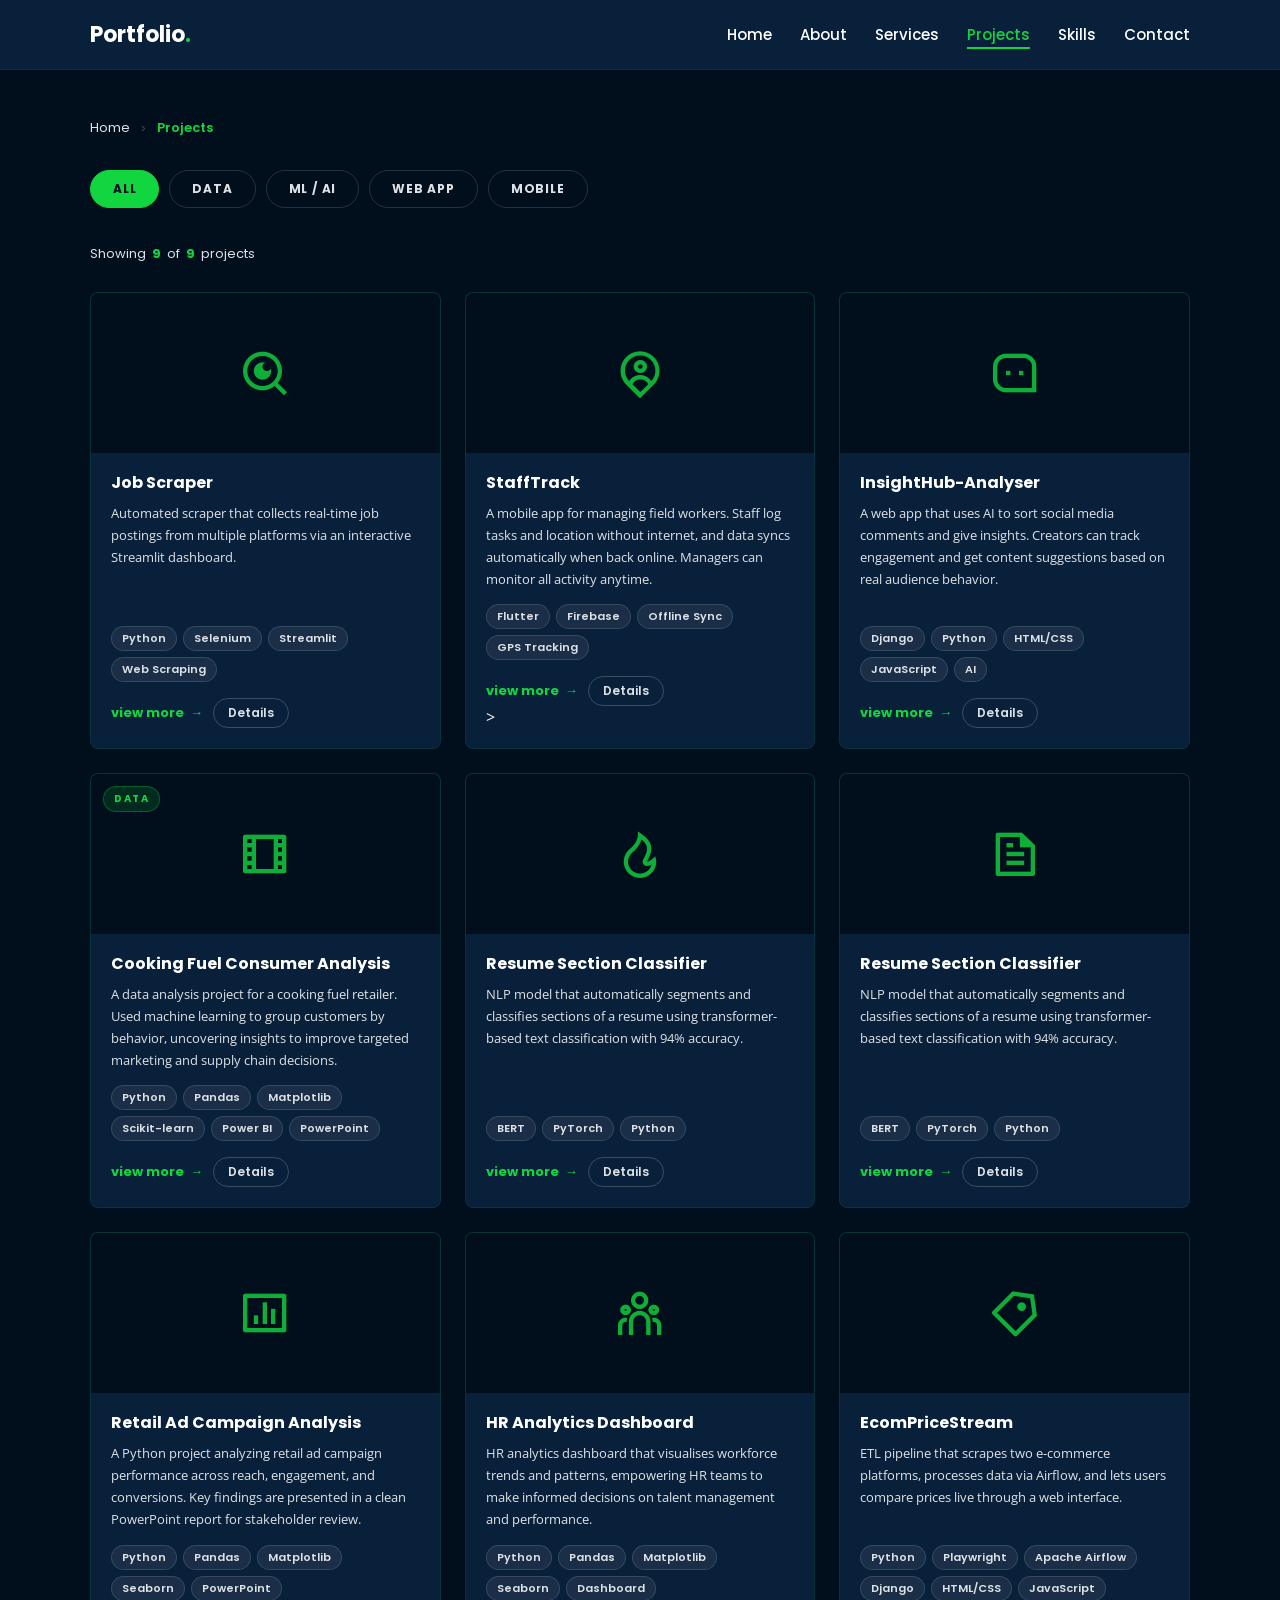
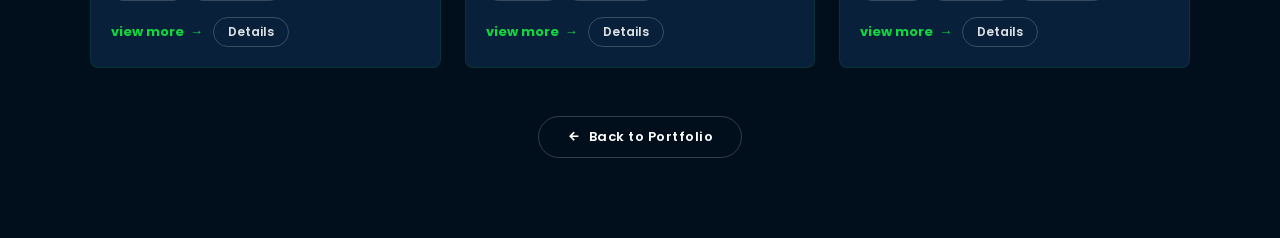
==== commit e484fd38: "update code" ====
--- a/projects/project.html
+++ b/projects/project.html
@@ -84,16 +84,16 @@
         <div class="proj-visual">
           <i class="proj-icon ri-search-eye-line"></i>
         </div>
-        <div class="proj-body">
-          <h4>Job Scraper</h4>
-          <p>Automated job listing scraper that collects real-time job postings from multiple platforms and presents them through an interactive Streamlit dashboard for easy filtering and exploration.</p>
-          <div class="proj-tags">
-            <span>Python</span><span>Selenium</span><span>Streamlit</span><span>Web Scraping</span>
-          </div>
-          <div class="proj-actions">
-            <a href="#" class="proj-btn-live">View Live &nbsp;→</a>
-            <a href="#" class="proj-btn-details">Details</a>
-          </div>
+  <div class="proj-body">
+    <h4>Job Scraper</h4>
+    <p>Automated scraper that collects real-time job postings from multiple platforms via an interactive Streamlit dashboard.</p>
+    <div class="proj-tags">
+      <span>Python</span><span>Selenium</span><span>Streamlit</span><span>Web Scraping</span>
+    </div>
+    <div class="proj-actions">
+      <span class="proj-btn-live">view more &nbsp;→</span>
+      <a href="#" class="proj-btn-details">Details</a>
+    </div>
         </div>
       </div>
 
@@ -102,16 +102,16 @@
         <div class="proj-visual">
           <i class="proj-icon ri-map-pin-user-line"></i>
         </div>
-        <div class="proj-body">
-          <h4>StaffTrack</h4>
-          <p>A Flutter mobile application for managing field staff operations. Enables workers to submit tasks and capture live location data even without internet connectivity, automatically syncing all data to Firebase once a connection is restored. Managers can track staff activity and location in real-time to ensure accountability.</p>
-          <div class="proj-tags">
-            <span>Flutter</span><span>Firebase</span><span>Offline Sync</span><span>GPS Tracking</span>
-          </div>
-          <div class="proj-actions">
-            <a href="#" class="proj-btn-live">View Live &nbsp;→</a>
-            <a href="#" class="proj-btn-details">Details</a>
-          </div>
+ <div class="proj-body">
+    <h4>StaffTrack</h4>
+    <p>A mobile app for managing field workers. Staff log tasks and location without internet, and data syncs automatically when back online. Managers can monitor all activity anytime.</p>
+    <div class="proj-tags">
+      <span>Flutter</span><span>Firebase</span><span>Offline Sync</span><span>GPS Tracking</span>
+    </div>
+    <div class="proj-actions">
+      <span class=" proj-btn-live">view more &nbsp;→</span>
+      <a href="#" class="proj-btn-details">Details</a>
+    </div>>
         </div>
       </div>
 
@@ -120,16 +120,16 @@
         <div class="proj-visual">
           <i class="proj-icon ri-message-3-line"></i>
         </div>
-        <div class="proj-body">
-          <h4>InsightHub-Analyser</h4>
-          <p>A Django-powered web app that automatically categorises social media comments using AI to deliver deep audience insights. Helps content creators track engagement patterns and receive intelligent content suggestions tailored to their real audience behaviour.</p>
-          <div class="proj-tags">
-            <span>Django</span><span>Python</span><span>HTML/CSS</span><span>JavaScript</span><span>AI</span>
-          </div>
-          <div class="proj-actions">
-            <a href="#" class="proj-btn-live">View Live &nbsp;→</a>
-            <a href="https://github.com/TUITOEKK/InsightHub-Analyser" class="proj-btn-details">Details</a>
-          </div>
+  <div class="proj-body">
+    <h4>InsightHub-Analyser </h4>
+    <p>A web app that uses AI to sort social media comments and give insights. Creators can track engagement and get content suggestions based on real audience behavior.</p>
+    <div class="proj-tags">
+      <span>Django</span><span>Python</span><span>HTML/CSS</span><span>JavaScript</span><span>AI</span>
+    </div>
+    <div class="proj-actions">
+      <span class="proj-btn-live">view more &nbsp;→</span>
+      <a href="https://github.com/TUITOEKK/InsightHub-Analyser" class="proj-btn-details">Details</a>
+    </div>
         </div>
       </div>
 
@@ -139,16 +139,16 @@
           <span class="proj-category">Data</span>
           <i class="proj-icon ri-film-line"></i>
         </div>
-        <div class="proj-body">
-          <h4>Movie Recommender</h4>
-          <p>Collaborative and content-based filtering recommender system trained on large datasets, served via a clean Flask web interface.</p>
-          <div class="proj-tags">
-            <span>Python</span><span>Scikit-learn</span><span>Flask</span>
-          </div>
-          <div class="proj-actions">
-            <a href="#" class="proj-btn-live">View Live &nbsp;→</a>
-            <a href="#" class="proj-btn-details">Details</a>
-          </div>
+   <div class="proj-body">
+    <h4>Cooking Fuel Consumer Analysis</h4>
+    <p>A data analysis project for a cooking fuel retailer. Used machine learning to group customers by behavior, uncovering insights to improve targeted marketing and supply chain decisions.</p>
+    <div class="proj-tags">
+      <span>Python</span><span>Pandas</span><span>Matplotlib</span><span>Scikit-learn</span><span>Power BI</span><span>PowerPoint</span>
+    </div>
+    <div class="proj-actions">
+      <span class="proj-btn-live">view more &nbsp;→</span>
+      <a href="#" class="proj-btn-details">Details</a>
+    </div>
         </div>
       </div>
 
@@ -158,13 +158,13 @@
           <i class="proj-icon ri-fire-line"></i>
         </div>
         <div class="proj-body">
-          <h4>Cooking Fuel Consumer Analysis</h4>
-          <p>A deep data analysis project for a cooking fuel supply retail company aimed at understanding customer behaviour and segmentation. Applied machine learning clustering techniques to identify and group distinct consumer types, providing actionable insights to guide targeted marketing and supply chain decisions.</p>
-          <div class="proj-tags">
-            <span>Python</span><span>Pandas</span><span>Matplotlib</span><span>Scikit-learn</span><span>Power BI</span><span>PowerPoint</span>
-          </div>
-          <div class="proj-actions">
-            <a href="#" class="proj-btn-live">View Live &nbsp;→</a>
+          <h4>Resume Section Classifier</h4>
+          <p>NLP model that automatically segments and classifies sections of a resume using transformer-based text classification with 94% accuracy.</p>
+          <div class="proj-tags">
+            <span>BERT</span><span>PyTorch</span><span>Python</span>
+          </div>
+          <div class="proj-actions">
+            <span class="proj-btn-live">view more &nbsp;→</span>
             <a href="#" class="proj-btn-details">Details</a>
           </div>
         </div>
@@ -182,7 +182,7 @@
             <span>BERT</span><span>PyTorch</span><span>Python</span>
           </div>
           <div class="proj-actions">
-            <a href="#" class="proj-btn-live">View Live &nbsp;→</a>
+            <span class="proj-btn-live">view more &nbsp;→</span>
             <a href="#" class="proj-btn-details">Details</a>
           </div>
         </div>
@@ -193,16 +193,16 @@
         <div class="proj-visual">
           <i class="proj-icon ri-bar-chart-box-line"></i>
         </div>
-        <div class="proj-body">
-          <h4>Retail Ad Campaign Analysis</h4>
-          <p>A Python-based data analysis project focused on evaluating retail ad campaign performance across key metrics such as reach, engagement, and conversions. Findings and insights are summarised and presented in a professional PowerPoint presentation for clear stakeholder reporting.</p>
-          <div class="proj-tags">
-            <span>Python</span><span>Pandas</span><span>Matplotlib</span><span>Seaborn</span><span>PowerPoint</span>
-          </div>
-          <div class="proj-actions">
-            <a href="#" class="proj-btn-live">View Live &nbsp;→</a>
-            <a href="https://github.com/TUITOEKK/Retail-Ad-campaign-analysis" class="proj-btn-details">Details</a>
-          </div>
+  <div class="proj-body">
+    <h4>Retail Ad Campaign Analysis</h4>
+    <p>A Python project analyzing retail ad campaign performance across reach, engagement, and conversions. Key findings are presented in a clean PowerPoint report for stakeholder review.</p>
+    <div class="proj-tags">
+      <span>Python</span><span>Pandas</span><span>Matplotlib</span><span>Seaborn</span><span>PowerPoint</span>
+    </div>
+    <div class="proj-actions">
+      <span class="proj-btn-live">view more &nbsp;→</span>
+      <a href="https://github.com/TUITOEKK/Retail-Ad-campaign-analysis" class="proj-btn-details">Details</a>
+    </div>
         </div>
       </div>
 
@@ -213,12 +213,12 @@
         </div>
         <div class="proj-body">
           <h4>HR Analytics Dashboard</h4>
-          <p>A powerful analytics tool designed for HR professionals and organisational leaders to gain deeper insights into workforce dynamics. Visualises trends and patterns in HR data to facilitate informed decisions around talent management, employee performance, and organisational planning.</p>
+          <p>HR analytics dashboard that visualises workforce trends and patterns, empowering HR teams to make informed decisions on talent management and performance.</p>
           <div class="proj-tags">
             <span>Python</span><span>Pandas</span><span>Matplotlib</span><span>Seaborn</span><span>Dashboard</span>
           </div>
           <div class="proj-actions">
-            <a href="#" class="proj-btn-live">View Live &nbsp;→</a>
+            <span class="proj-btn-live">view more &nbsp;→</span>
             <a href="#" class="proj-btn-details">Details</a>
           </div>
         </div>
@@ -231,12 +231,12 @@
         </div>
         <div class="proj-body">
           <h4>EcomPriceStream</h4>
-          <p>An automated ETL pipeline that scrapes product data from two e-commerce platforms, processes and transforms it using Apache Airflow, and delivers the results through a Django-powered web interface where users can compare prices of products across both platforms in real time.</p>
+          <p>ETL pipeline that scrapes two e-commerce platforms, processes data via Airflow, and lets users compare prices live through a  web interface.</p>
           <div class="proj-tags">
             <span>Python</span><span>Playwright</span><span>Apache Airflow</span><span>Django</span><span>HTML/CSS</span><span>JavaScript</span>
           </div>
           <div class="proj-actions">
-            <a href="#" class="proj-btn-live">View Live &nbsp;→</a>
+            <span class="proj-btn-live">view more &nbsp;→</span>
             <a href="#" class="proj-btn-details">Details</a>
           </div>
         </div>
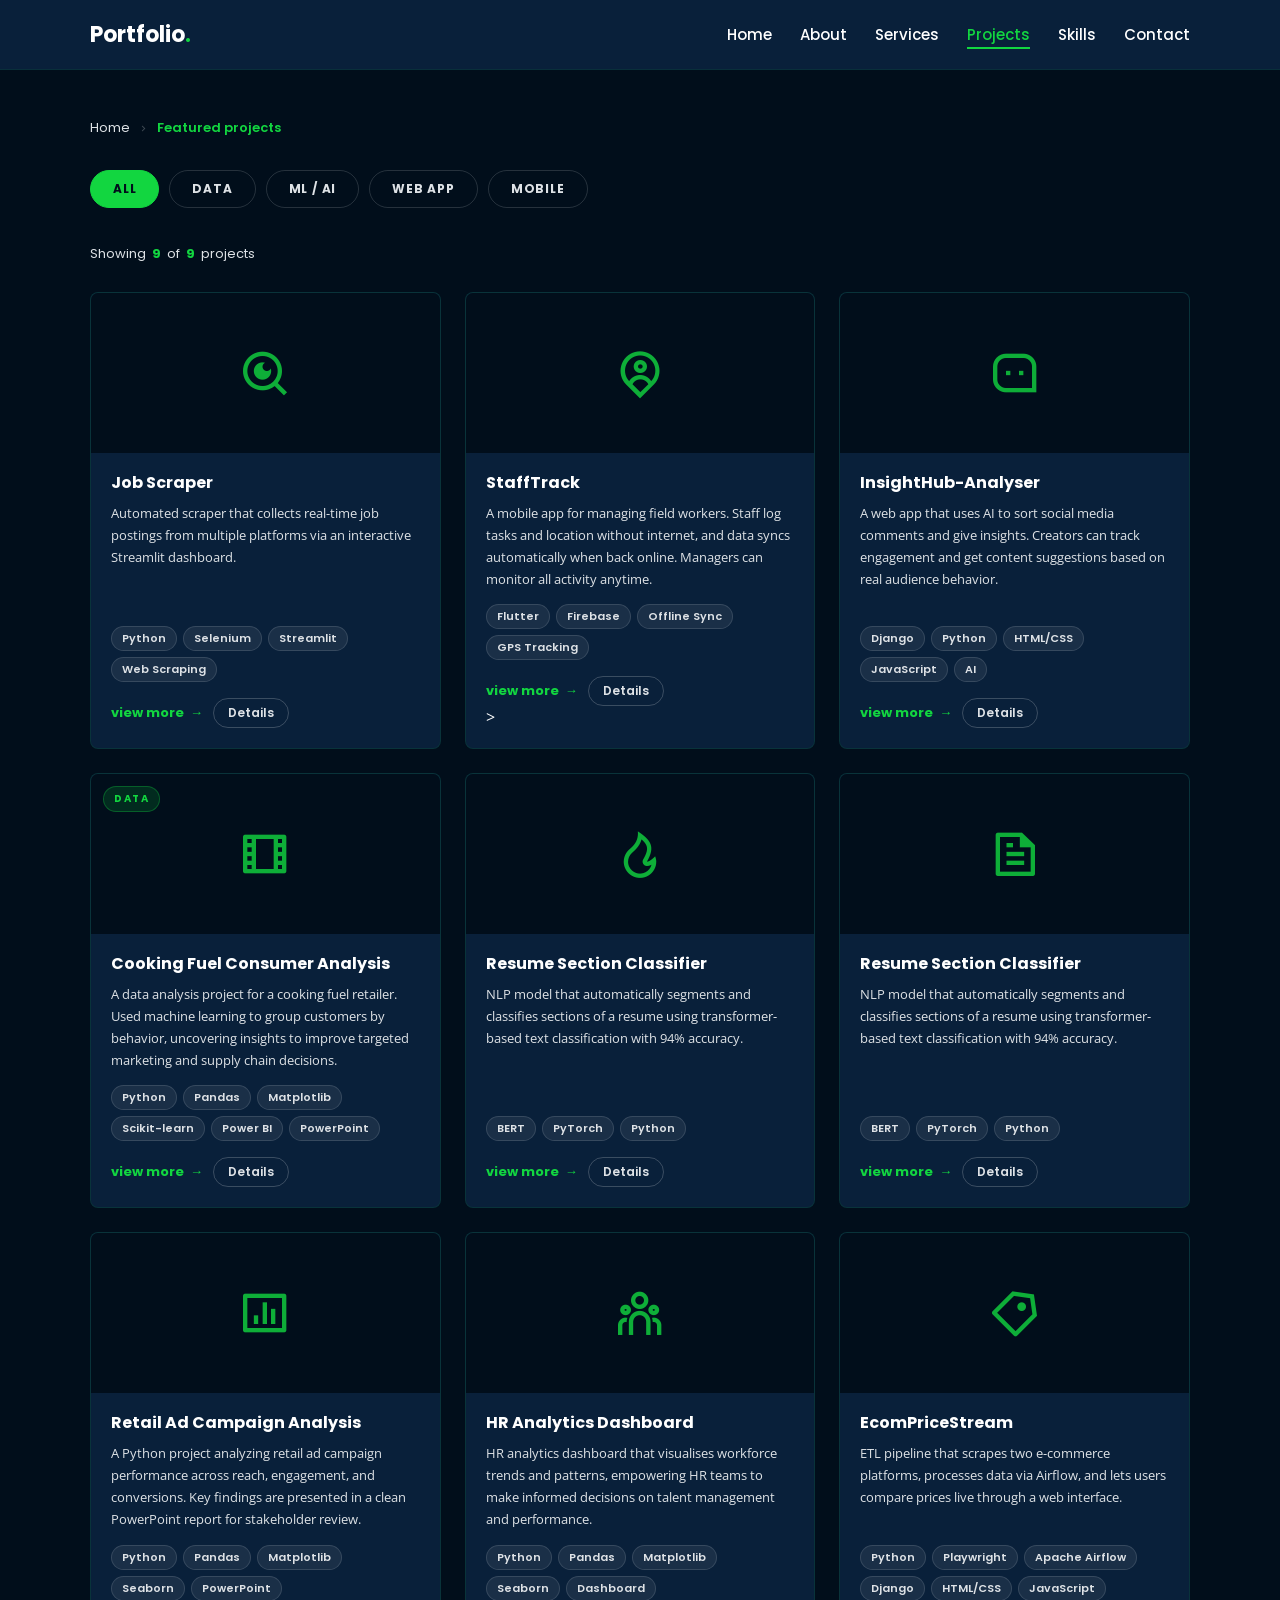
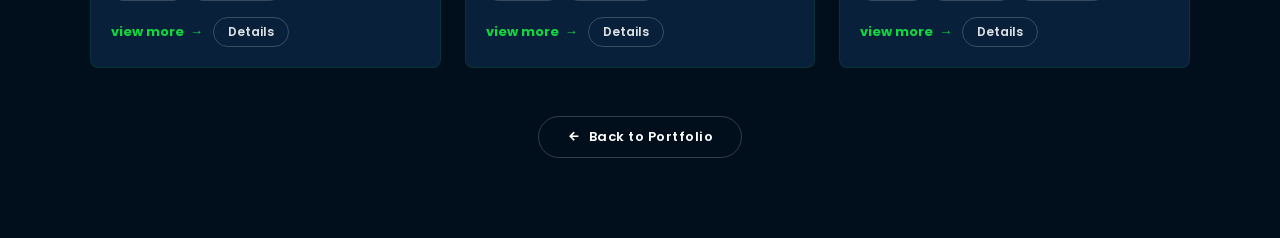
==== commit 666452c0: "update code" ====
--- a/projects/project.html
+++ b/projects/project.html
@@ -59,7 +59,7 @@
     <div class="breadcrumb">
       <a href="../index.html">Home</a>
       <i class="ri-arrow-right-s-line"></i>
-      <span>Projects</span>
+      <span>Featured projects</span>
     </div>
 
     <!-- Filter bar -->
@@ -92,7 +92,7 @@
     </div>
     <div class="proj-actions">
       <span class="proj-btn-live">view more &nbsp;→</span>
-      <a href="#" class="proj-btn-details">Details</a>
+      <a href="https://github.com/TUITOEKK/Job-Search-Web-Scraping" target="_blank" rel="noopener noreferrer" class="proj-btn-details">Details</a>
     </div>
         </div>
       </div>
@@ -110,7 +110,7 @@
     </div>
     <div class="proj-actions">
       <span class=" proj-btn-live">view more &nbsp;→</span>
-      <a href="#" class="proj-btn-details">Details</a>
+      <a href="https://github.com/TUITOEKK/StaffTrack" target="_blank" rel="noopener noreferrer" class="proj-btn-details">Details</a>
     </div>>
         </div>
       </div>
@@ -128,7 +128,7 @@
     </div>
     <div class="proj-actions">
       <span class="proj-btn-live">view more &nbsp;→</span>
-      <a href="https://github.com/TUITOEKK/InsightHub-Analyser" class="proj-btn-details">Details</a>
+      <a href="https://github.com/TUITOEKK/InsightHub-Analyser" target="_blank" rel="noopener noreferrer" class="proj-btn-details">Details</a>
     </div>
         </div>
       </div>
@@ -147,7 +147,7 @@
     </div>
     <div class="proj-actions">
       <span class="proj-btn-live">view more &nbsp;→</span>
-      <a href="#" class="proj-btn-details">Details</a>
+      <a href="https://github.com/TUITOEKK/Cooking-fuel-Data-Insights" target="_blank" rel="noopener noreferrer" class="proj-btn-details">Details</a>
     </div>
         </div>
       </div>
@@ -165,7 +165,7 @@
           </div>
           <div class="proj-actions">
             <span class="proj-btn-live">view more &nbsp;→</span>
-            <a href="#" class="proj-btn-details">Details</a>
+            <a href="https://github.com/TUITOEKK/Resume-Classifier" target="_blank" rel="noopener noreferrer" class="proj-btn-details">Details</a>
           </div>
         </div>
       </div>
@@ -183,7 +183,7 @@
           </div>
           <div class="proj-actions">
             <span class="proj-btn-live">view more &nbsp;→</span>
-            <a href="#" class="proj-btn-details">Details</a>
+            <a href="https://github.com/TUITOEKK/Resume-Classifier" target="_blank" rel="noopener noreferrer" class="proj-btn-details">Details</a>
           </div>
         </div>
       </div>
@@ -219,7 +219,7 @@
           </div>
           <div class="proj-actions">
             <span class="proj-btn-live">view more &nbsp;→</span>
-            <a href="#" class="proj-btn-details">Details</a>
+            <a href="https://github.com/TUITOEKK/HR-Analytics-Dashboard" target="_blank" rel="noopener noreferrer" class="proj-btn-details">Details</a>
           </div>
         </div>
       </div>
@@ -237,7 +237,7 @@
           </div>
           <div class="proj-actions">
             <span class="proj-btn-live">view more &nbsp;→</span>
-            <a href="#" class="proj-btn-details">Details</a>
+            <a href="https://github.com/TUITOEKK/EcomPriceStream-" target="_blank" rel="noopener noreferrer" class="proj-btn-details">Details</a>
           </div>
         </div>
       </div>
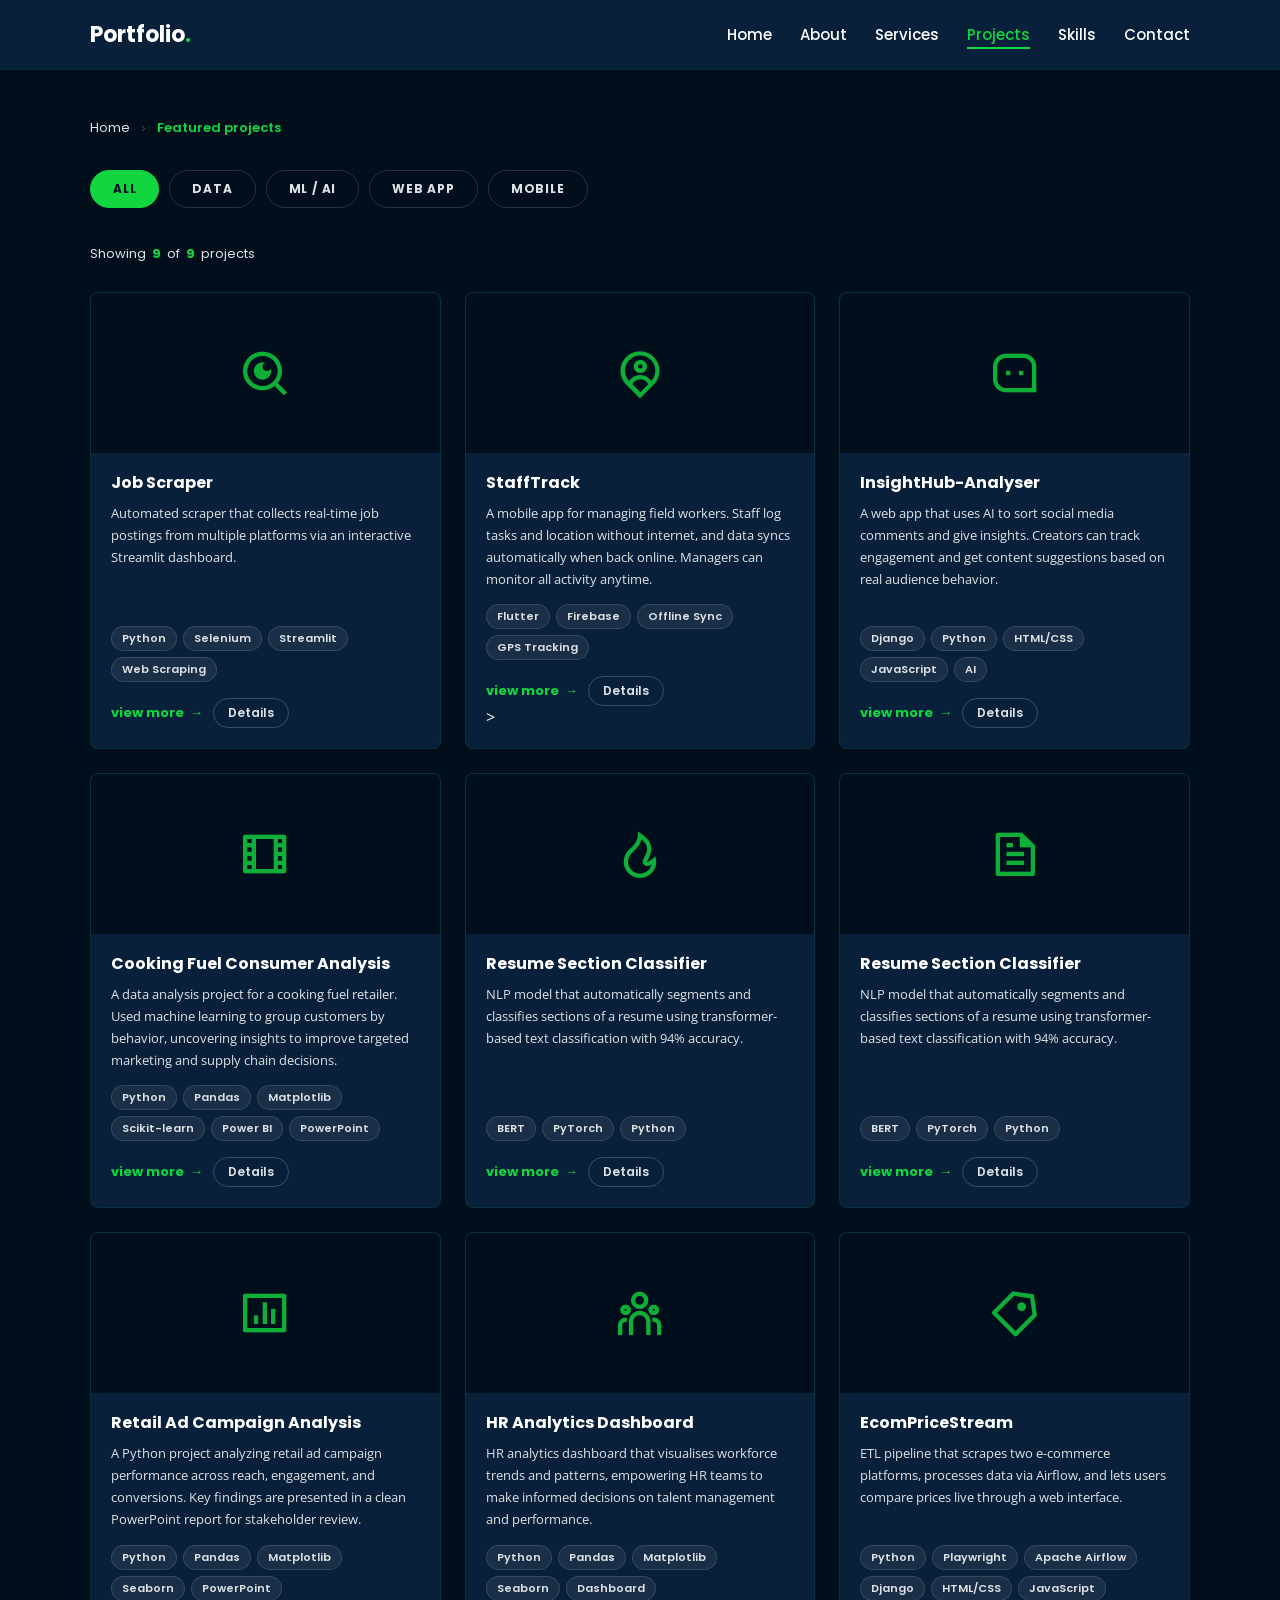
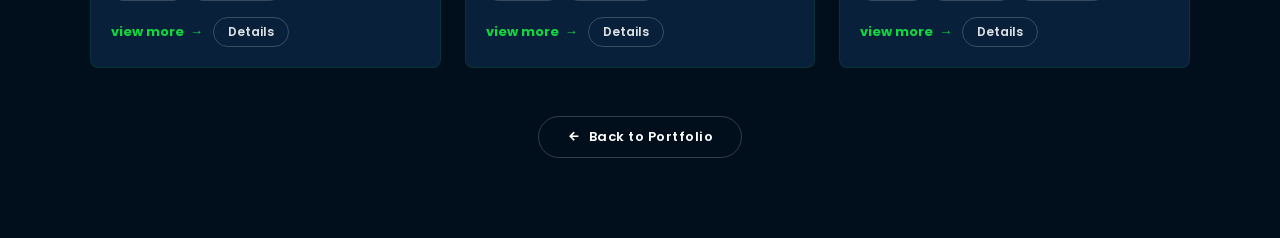
==== commit fb6a6e56: "update code" ====
--- a/projects/project.html
+++ b/projects/project.html
@@ -1,265 +1,372 @@
-<!DOCTYPE html>
+<!doctype html>
 <html lang="en">
-<head>
-  <link rel="icon" type="image/png" href="../favicon.png"/>
-  <meta charset="utf-8">
-  <meta name="viewport" content="width=device-width, initial-scale=1.0">
-  <title>Projects | Moses Tuitoek</title>
-
-  <link href="https://fonts.googleapis.com/css2?family=Open+Sans:ital,wght@0,300;0,400;0,600;0,700;1,400&family=Raleway:wght@300;400;500;600;700&family=Poppins:wght@300;400;500;600;700&display=swap" rel="stylesheet">
-  <link href="../assets/vendor/remixicon/remixicon.css" rel="stylesheet">
-  <link href="../assets/vendor/boxicons/css/boxicons.min.css" rel="stylesheet">
-  <link href="https://unpkg.com/boxicons@2.1.4/css/boxicons.min.css" rel="stylesheet">
-  <link href="../assets/vendor/icofont/icofont.min.css" rel="stylesheet">
-  <link href="../assets/css/style.css" rel="stylesheet">
-  <link href="project.css" rel="stylesheet">
-</head>
-
-<body>
-
-<!-- ===== MOBILE NAV ===== -->
-<button class="mobile-nav-toggle" id="mobileNavToggle" aria-label="Toggle navigation">
-  <i class="icofont-navigation-menu" id="mobileNavIcon"></i>
-</button>
-
-<nav class="mobile-nav" id="mobileNav">
-  <ul>
-    <li><a href="../index.html#home">Home</a></li>
-    <li><a href="../index.html#about">About</a></li>
-    <li><a href="../index.html#services">Services</a></li>
-    <li><a href="project.html" class="active-page">Projects</a></li>
-    <li><a href="../index.html#skills">Skills</a></li>
-    <li><a href="../index.html#contacts">Contact</a></li>
-  </ul>
-</nav>
-<div class="mobile-nav-overlay" id="mobileNavOverlay"></div>
-
-<!-- ===== HEADER / NAVBAR ===== -->
-<header id="header">
-  <div class="container">
-    <a href="../index.html" class="nav-logo">Portfolio<span>.</span></a>
-    <nav class="nav-menu">
+  <head>
+    <link rel="icon" type="image/png" href="../favicon.png" />
+    <meta charset="utf-8" />
+    <meta name="viewport" content="width=device-width, initial-scale=1.0" />
+    <title>Projects | Moses Tuitoek</title>
+
+    <link
+      href="https://fonts.googleapis.com/css2?family=Open+Sans:ital,wght@0,300;0,400;0,600;0,700;1,400&family=Raleway:wght@300;400;500;600;700&family=Poppins:wght@300;400;500;600;700&display=swap"
+      rel="stylesheet"
+    />
+    <link href="../assets/vendor/remixicon/remixicon.css" rel="stylesheet" />
+    <link
+      href="../assets/vendor/boxicons/css/boxicons.min.css"
+      rel="stylesheet"
+    />
+    <link
+      href="https://unpkg.com/boxicons@2.1.4/css/boxicons.min.css"
+      rel="stylesheet"
+    />
+    <link href="../assets/vendor/icofont/icofont.min.css" rel="stylesheet" />
+    <link href="../assets/css/style.css" rel="stylesheet" />
+    <link href="project.css" rel="stylesheet" />
+  </head>
+
+  <body>
+    <!-- ===== MOBILE NAV ===== -->
+    <button
+      class="mobile-nav-toggle"
+      id="mobileNavToggle"
+      aria-label="Toggle navigation"
+    >
+      <i class="icofont-navigation-menu" id="mobileNavIcon"></i>
+    </button>
+
+    <nav class="mobile-nav" id="mobileNav">
       <ul>
         <li><a href="../index.html#home">Home</a></li>
         <li><a href="../index.html#about">About</a></li>
         <li><a href="../index.html#services">Services</a></li>
-        <li class="active"><a href="project.html">Projects</a></li>
+        <li><a href="project.html" class="active-page">Projects</a></li>
         <li><a href="../index.html#skills">Skills</a></li>
         <li><a href="../index.html#contacts">Contact</a></li>
       </ul>
     </nav>
-  </div>
-</header>
-
-<!-- ===== PROJECTS PAGE ===== -->
-<div class="projects-page">
-  <div class="container">
-
-    <!-- Breadcrumb -->
-    <div class="breadcrumb">
-      <a href="../index.html">Home</a>
-      <i class="ri-arrow-right-s-line"></i>
-      <span>Featured projects</span>
+    <div class="mobile-nav-overlay" id="mobileNavOverlay"></div>
+
+    <!-- ===== HEADER / NAVBAR ===== -->
+    <header id="header">
+      <div class="container">
+        <a href="../index.html" class="nav-logo">Portfolio<span>.</span></a>
+        <nav class="nav-menu">
+          <ul>
+            <li><a href="../index.html#home">Home</a></li>
+            <li><a href="../index.html#about">About</a></li>
+            <li><a href="../index.html#services">Services</a></li>
+            <li class="active"><a href="project.html">Projects</a></li>
+            <li><a href="../index.html#skills">Skills</a></li>
+            <li><a href="../index.html#contacts">Contact</a></li>
+          </ul>
+        </nav>
+      </div>
+    </header>
+
+    <!-- ===== PROJECTS PAGE ===== -->
+    <div class="projects-page">
+      <div class="container">
+        <!-- Breadcrumb -->
+        <div class="breadcrumb">
+          <a href="../index.html">Home</a>
+          <i class="ri-arrow-right-s-line"></i>
+          <span>Featured projects</span>
+        </div>
+
+        <!-- Filter bar -->
+        <div class="filter-bar">
+          <button class="filter-btn active" data-filter="all">All</button>
+          <button class="filter-btn" data-filter="data">Data</button>
+          <button class="filter-btn" data-filter="ml">ML / AI</button>
+          <button class="filter-btn" data-filter="web">Web App</button>
+          <button class="filter-btn" data-filter="mobile">Mobile</button>
+        </div>
+
+        <!-- Result count -->
+        <div class="projects-stats">
+          Showing <strong id="visibleCount">9</strong> of
+          <strong>9</strong> projects
+        </div>
+
+        <!-- Projects grid -->
+        <div class="all-proj-grid" id="projGrid">
+          <!-- 1 -->
+          <div class="proj-card" data-category="web">
+            <div class="proj-visual">
+              <i class="proj-icon ri-search-eye-line"></i>
+            </div>
+            <div class="proj-body">
+              <h4>Job Scraper</h4>
+              <p>
+                Automated scraper that collects real-time job postings from
+                multiple platforms via an interactive Streamlit dashboard.
+              </p>
+              <div class="proj-tags">
+                <span>Python</span><span>Selenium</span><span>Streamlit</span
+                ><span>Web Scraping</span>
+              </div>
+              <div class="proj-actions">
+                <span class="proj-btn-live">view more &nbsp;→</span>
+                <a
+                  href="https://github.com/TUITOEKK/Job-Search-Web-Scraping"
+                  target="_blank"
+                  rel="noopener noreferrer"
+                  class="proj-btn-details"
+                  >Details</a>
+                
+              </div>
+            </div>
+          </div>
+
+          <!-- 2 -->
+          <div class="proj-card" data-category="mobile">
+            <div class="proj-visual">
+              <i class="proj-icon ri-map-pin-user-line"></i>
+            </div>
+            <div class="proj-body">
+              <h4>StaffTrack</h4>
+              <p>
+                A mobile app for managing field workers. Staff log tasks and
+                location without internet, and data syncs automatically when
+                back online. Managers can monitor all activity anytime.
+              </p>
+              <div class="proj-tags">
+                <span>Flutter</span><span>Firebase</span
+                ><span>Offline Sync</span><span>GPS Tracking</span>
+              </div>
+              <div class="proj-actions">
+                <span class="proj-btn-live">view more &nbsp;→</span>
+                <a
+                  href="https://github.com/TUITOEKK/StaffTrack"
+                  target="_blank"
+                  rel="noopener noreferrer"
+                  class="proj-btn-details"
+                  >Details</a
+                >
+              </div>
+              >
+            </div>
+          </div>
+
+          <!-- 3 -->
+          <div class="proj-card" data-category="web">
+            <div class="proj-visual">
+              <i class="proj-icon ri-message-3-line"></i>
+            </div>
+            <div class="proj-body">
+              <h4>InsightHub-Analyser</h4>
+              <p>
+                A web app that uses AI to sort social media comments and give
+                insights. Creators can track engagement and get content
+                suggestions based on real audience behavior.
+              </p>
+              <div class="proj-tags">
+                <span>Django</span><span>Python</span><span>HTML/CSS</span
+                ><span>JavaScript</span><span>AI</span>
+              </div>
+              <div class="proj-actions">
+                <span class="proj-btn-live">view more &nbsp;→</span>
+                <a
+                  href="https://github.com/TUITOEKK/InsightHub-Analyser"
+                  target="_blank"
+                  rel="noopener noreferrer"
+                  class="proj-btn-details"
+                  >Details</a
+                >
+              </div>
+            </div>
+          </div>
+
+          <!-- 4 -->
+          <div class="proj-card" data-category="data">
+            <div class="proj-visual">
+              <i class="proj-icon ri-film-line"></i>
+            </div>
+            <div class="proj-body">
+              <h4>Cooking Fuel Consumer Analysis</h4>
+              <p>
+                A data analysis project for a cooking fuel retailer. Used
+                machine learning to group customers by behavior, uncovering
+                insights to improve targeted marketing and supply chain
+                decisions.
+              </p>
+              <div class="proj-tags">
+                <span>Python</span><span>Pandas</span><span>Matplotlib</span
+                ><span>Scikit-learn</span><span>Power BI</span
+                ><span>PowerPoint</span>
+              </div>
+              <div class="proj-actions">
+                <span class="proj-btn-live">view more &nbsp;→</span>
+                <a
+                  href="https://github.com/TUITOEKK/Cooking-fuel-Data-Insights"
+                  target="_blank"
+                  rel="noopener noreferrer"
+                  class="proj-btn-details"
+                  >Details</a
+                >
+              </div>
+            </div>
+          </div>
+
+          <!-- 5 -->
+          <div class="proj-card" data-category="data">
+            <div class="proj-visual">
+              <i class="proj-icon ri-fire-line"></i>
+            </div>
+            <div class="proj-body">
+              <h4>Resume Section Classifier</h4>
+              <p>
+                NLP model that automatically segments and classifies sections of
+                a resume using transformer-based text classification with 94%
+                accuracy.
+              </p>
+              <div class="proj-tags">
+                <span>BERT</span><span>PyTorch</span><span>Python</span>
+              </div>
+              <div class="proj-actions">
+                <span class="proj-btn-live">view more &nbsp;→</span>
+                <a
+                  href="https://github.com/TUITOEKK/Resume-Classifier"
+                  target="_blank"
+                  rel="noopener noreferrer"
+                  class="proj-btn-details"
+                  >Details</a
+                >
+              </div>
+            </div>
+          </div>
+
+          <!-- 6 -->
+          <div class="proj-card" data-category="ml">
+            <div class="proj-visual">
+              <i class="proj-icon ri-file-text-line"></i>
+            </div>
+            <div class="proj-body">
+              <h4>Resume Section Classifier</h4>
+              <p>
+                NLP model that automatically segments and classifies sections of
+                a resume using transformer-based text classification with 94%
+                accuracy.
+              </p>
+              <div class="proj-tags">
+                <span>BERT</span><span>PyTorch</span><span>Python</span>
+              </div>
+              <div class="proj-actions">
+                <span class="proj-btn-live">view more &nbsp;→</span>
+                <a
+                  href="https://github.com/TUITOEKK/Resume-Classifier"
+                  target="_blank"
+                  rel="noopener noreferrer"
+                  class="proj-btn-details"
+                  >Details</a
+                >
+              </div>
+            </div>
+          </div>
+
+          <!-- 7 -->
+          <div class="proj-card" data-category="data">
+            <div class="proj-visual">
+              <i class="proj-icon ri-bar-chart-box-line"></i>
+            </div>
+            <div class="proj-body">
+              <h4>Retail Ad Campaign Analysis</h4>
+              <p>
+                A Python project analyzing retail ad campaign performance across
+                reach, engagement, and conversions. Key findings are presented
+                in a clean PowerPoint report for stakeholder review.
+              </p>
+              <div class="proj-tags">
+                <span>Python</span><span>Pandas</span><span>Matplotlib</span
+                ><span>Seaborn</span><span>PowerPoint</span>
+              </div>
+              <div class="proj-actions">
+                <span class="proj-btn-live">view more &nbsp;→</span>
+                <a
+                  href="https://github.com/TUITOEKK/Retail-Ad-campaign-analysis"
+                  class="proj-btn-details"
+                  >Details</a
+                >
+              </div>
+            </div>
+          </div>
+
+          <!-- 8 -->
+          <div class="proj-card" data-category="data">
+            <div class="proj-visual">
+              <i class="proj-icon ri-team-line"></i>
+            </div>
+            <div class="proj-body">
+              <h4>HR Analytics Dashboard</h4>
+              <p>
+                HR analytics dashboard that visualises workforce trends and
+                patterns, empowering HR teams to make informed decisions on
+                talent management and performance.
+              </p>
+              <div class="proj-tags">
+                <span>Python</span><span>Pandas</span><span>Matplotlib</span
+                ><span>Seaborn</span><span>Dashboard</span>
+              </div>
+              <div class="proj-actions">
+                <span class="proj-btn-live">view more &nbsp;→</span>
+                <a
+                  href="https://github.com/TUITOEKK/HR-Analytics-Dashboard"
+                  target="_blank"
+                  rel="noopener noreferrer"
+                  class="proj-btn-details"
+                  >Details</a
+                >
+              </div>
+            </div>
+          </div>
+
+          <!-- 9 -->
+          <div class="proj-card" data-category="web">
+            <div class="proj-visual">
+              <i class="proj-icon ri-price-tag-3-line"></i>
+            </div>
+            <div class="proj-body">
+              <h4>EcomPriceStream</h4>
+              <p>
+                ETL pipeline that scrapes two e-commerce platforms, processes
+                data via Airflow, and lets users compare prices live through a
+                web interface.
+              </p>
+              <div class="proj-tags">
+                <span>Python</span><span>Playwright</span
+                ><span>Apache Airflow</span><span>Django</span
+                ><span>HTML/CSS</span><span>JavaScript</span>
+              </div>
+              <div class="proj-actions">
+                <span class="proj-btn-live">view more &nbsp;→</span>
+                <a
+                  href="https://github.com/TUITOEKK/EcomPriceStream-"
+                  target="_blank"
+                  rel="noopener noreferrer"
+                  class="proj-btn-details"
+                  >Details</a
+                >
+              </div>
+            </div>
+          </div>
+
+          <!-- Empty state -->
+          <div class="empty-state" id="emptyState">
+            <i class="ri-folder-open-line"></i>
+            <p>No projects found in this category.</p>
+          </div>
+        </div>
+        <!-- /grid -->
+
+        <!-- Back button -->
+        <div class="back-row">
+          <a href="../index.html#portfolio" class="btn-back">
+            <i class="ri-arrow-left-line"></i> Back to Portfolio
+          </a>
+        </div>
+      </div>
     </div>
 
-    <!-- Filter bar -->
-    <div class="filter-bar">
-      <button class="filter-btn active" data-filter="all">All </button>
-      <button class="filter-btn" data-filter="data">Data </button>
-      <button class="filter-btn" data-filter="ml">ML / AI</button>
-      <button class="filter-btn" data-filter="web">Web App </button>
-      <button class="filter-btn" data-filter="mobile">Mobile </button>
-    </div>
-
-    <!-- Result count -->
-    <div class="projects-stats">
-      Showing <strong id="visibleCount">9</strong> of <strong>9</strong> projects
-    </div>
-
-    <!-- Projects grid -->
-    <div class="all-proj-grid" id="projGrid">
-
-      <!-- 1 -->
-      <div class="proj-card" data-category="web">
-        <div class="proj-visual">
-          <i class="proj-icon ri-search-eye-line"></i>
-        </div>
-  <div class="proj-body">
-    <h4>Job Scraper</h4>
-    <p>Automated scraper that collects real-time job postings from multiple platforms via an interactive Streamlit dashboard.</p>
-    <div class="proj-tags">
-      <span>Python</span><span>Selenium</span><span>Streamlit</span><span>Web Scraping</span>
-    </div>
-    <div class="proj-actions">
-      <span class="proj-btn-live">view more &nbsp;→</span>
-      <a href="https://github.com/TUITOEKK/Job-Search-Web-Scraping" target="_blank" rel="noopener noreferrer" class="proj-btn-details">Details</a>
-    </div>
-        </div>
-      </div>
-
-      <!-- 2 -->
-      <div class="proj-card" data-category="mobile">
-        <div class="proj-visual">
-          <i class="proj-icon ri-map-pin-user-line"></i>
-        </div>
- <div class="proj-body">
-    <h4>StaffTrack</h4>
-    <p>A mobile app for managing field workers. Staff log tasks and location without internet, and data syncs automatically when back online. Managers can monitor all activity anytime.</p>
-    <div class="proj-tags">
-      <span>Flutter</span><span>Firebase</span><span>Offline Sync</span><span>GPS Tracking</span>
-    </div>
-    <div class="proj-actions">
-      <span class=" proj-btn-live">view more &nbsp;→</span>
-      <a href="https://github.com/TUITOEKK/StaffTrack" target="_blank" rel="noopener noreferrer" class="proj-btn-details">Details</a>
-    </div>>
-        </div>
-      </div>
-
-      <!-- 3 -->
-      <div class="proj-card" data-category="web">
-        <div class="proj-visual">
-          <i class="proj-icon ri-message-3-line"></i>
-        </div>
-  <div class="proj-body">
-    <h4>InsightHub-Analyser </h4>
-    <p>A web app that uses AI to sort social media comments and give insights. Creators can track engagement and get content suggestions based on real audience behavior.</p>
-    <div class="proj-tags">
-      <span>Django</span><span>Python</span><span>HTML/CSS</span><span>JavaScript</span><span>AI</span>
-    </div>
-    <div class="proj-actions">
-      <span class="proj-btn-live">view more &nbsp;→</span>
-      <a href="https://github.com/TUITOEKK/InsightHub-Analyser" target="_blank" rel="noopener noreferrer" class="proj-btn-details">Details</a>
-    </div>
-        </div>
-      </div>
-
-      <!-- 4 -->
-      <div class="proj-card" data-category="data">
-        <div class="proj-visual">
-          <span class="proj-category">Data</span>
-          <i class="proj-icon ri-film-line"></i>
-        </div>
-   <div class="proj-body">
-    <h4>Cooking Fuel Consumer Analysis</h4>
-    <p>A data analysis project for a cooking fuel retailer. Used machine learning to group customers by behavior, uncovering insights to improve targeted marketing and supply chain decisions.</p>
-    <div class="proj-tags">
-      <span>Python</span><span>Pandas</span><span>Matplotlib</span><span>Scikit-learn</span><span>Power BI</span><span>PowerPoint</span>
-    </div>
-    <div class="proj-actions">
-      <span class="proj-btn-live">view more &nbsp;→</span>
-      <a href="https://github.com/TUITOEKK/Cooking-fuel-Data-Insights" target="_blank" rel="noopener noreferrer" class="proj-btn-details">Details</a>
-    </div>
-        </div>
-      </div>
-
-      <!-- 5 -->
-      <div class="proj-card" data-category="data">
-        <div class="proj-visual">
-          <i class="proj-icon ri-fire-line"></i>
-        </div>
-        <div class="proj-body">
-          <h4>Resume Section Classifier</h4>
-          <p>NLP model that automatically segments and classifies sections of a resume using transformer-based text classification with 94% accuracy.</p>
-          <div class="proj-tags">
-            <span>BERT</span><span>PyTorch</span><span>Python</span>
-          </div>
-          <div class="proj-actions">
-            <span class="proj-btn-live">view more &nbsp;→</span>
-            <a href="https://github.com/TUITOEKK/Resume-Classifier" target="_blank" rel="noopener noreferrer" class="proj-btn-details">Details</a>
-          </div>
-        </div>
-      </div>
-
-      <!-- 6 -->
-      <div class="proj-card" data-category="ml">
-        <div class="proj-visual">
-          <i class="proj-icon ri-file-text-line"></i>
-        </div>
-        <div class="proj-body">
-          <h4>Resume Section Classifier</h4>
-          <p>NLP model that automatically segments and classifies sections of a resume using transformer-based text classification with 94% accuracy.</p>
-          <div class="proj-tags">
-            <span>BERT</span><span>PyTorch</span><span>Python</span>
-          </div>
-          <div class="proj-actions">
-            <span class="proj-btn-live">view more &nbsp;→</span>
-            <a href="https://github.com/TUITOEKK/Resume-Classifier" target="_blank" rel="noopener noreferrer" class="proj-btn-details">Details</a>
-          </div>
-        </div>
-      </div>
-
-      <!-- 7 -->
-      <div class="proj-card" data-category="data">
-        <div class="proj-visual">
-          <i class="proj-icon ri-bar-chart-box-line"></i>
-        </div>
-  <div class="proj-body">
-    <h4>Retail Ad Campaign Analysis</h4>
-    <p>A Python project analyzing retail ad campaign performance across reach, engagement, and conversions. Key findings are presented in a clean PowerPoint report for stakeholder review.</p>
-    <div class="proj-tags">
-      <span>Python</span><span>Pandas</span><span>Matplotlib</span><span>Seaborn</span><span>PowerPoint</span>
-    </div>
-    <div class="proj-actions">
-      <span class="proj-btn-live">view more &nbsp;→</span>
-      <a href="https://github.com/TUITOEKK/Retail-Ad-campaign-analysis" class="proj-btn-details">Details</a>
-    </div>
-        </div>
-      </div>
-
-      <!-- 8 -->
-      <div class="proj-card" data-category="data">
-        <div class="proj-visual">
-          <i class="proj-icon ri-team-line"></i>
-        </div>
-        <div class="proj-body">
-          <h4>HR Analytics Dashboard</h4>
-          <p>HR analytics dashboard that visualises workforce trends and patterns, empowering HR teams to make informed decisions on talent management and performance.</p>
-          <div class="proj-tags">
-            <span>Python</span><span>Pandas</span><span>Matplotlib</span><span>Seaborn</span><span>Dashboard</span>
-          </div>
-          <div class="proj-actions">
-            <span class="proj-btn-live">view more &nbsp;→</span>
-            <a href="https://github.com/TUITOEKK/HR-Analytics-Dashboard" target="_blank" rel="noopener noreferrer" class="proj-btn-details">Details</a>
-          </div>
-        </div>
-      </div>
-
-      <!-- 9 -->
-      <div class="proj-card" data-category="web">
-        <div class="proj-visual">
-          <i class="proj-icon ri-price-tag-3-line"></i>
-        </div>
-        <div class="proj-body">
-          <h4>EcomPriceStream</h4>
-          <p>ETL pipeline that scrapes two e-commerce platforms, processes data via Airflow, and lets users compare prices live through a  web interface.</p>
-          <div class="proj-tags">
-            <span>Python</span><span>Playwright</span><span>Apache Airflow</span><span>Django</span><span>HTML/CSS</span><span>JavaScript</span>
-          </div>
-          <div class="proj-actions">
-            <span class="proj-btn-live">view more &nbsp;→</span>
-            <a href="https://github.com/TUITOEKK/EcomPriceStream-" target="_blank" rel="noopener noreferrer" class="proj-btn-details">Details</a>
-          </div>
-        </div>
-      </div>
-
-      <!-- Empty state -->
-      <div class="empty-state" id="emptyState">
-        <i class="ri-folder-open-line"></i>
-        <p>No projects found in this category.</p>
-      </div>
-
-    </div><!-- /grid -->
-
-    <!-- Back button -->
-    <div class="back-row">
-      <a href="../index.html#portfolio" class="btn-back">
-        <i class="ri-arrow-left-line"></i> Back to Portfolio
-      </a>
-    </div>
-
-  </div>
-</div>
-
-<script src="project.js"></script>
-</body>
-</html>+    <script src="project.js"></script>
+  </body>
+</html>
--- a/assets/css/style.css
+++ b/assets/css/style.css
@@ -419,7 +419,7 @@
 .interests-grid {
   display: grid;
   grid-template-columns: repeat(4, 1fr);
-  gap: 12px;
+  gap: 12px
 }
 
 @media (max-width: 992px) { .interests-grid { grid-template-columns: repeat(2, 1fr); } }
@@ -494,8 +494,8 @@
 .service-category {
   position: absolute;
   top: 12px; left: 12px;
-  background: rgba(18,214,64,0.15);
-  border: 1px solid rgba(18,214,64,0.3);
+  background: rgb(255, 0, 0); /* or just: #12D640 */
+  border: 1px solid rgba(18, 214, 64, 1); /* or: #12D640 */
   color: var(--green);
   font-family: "Poppins", sans-serif;
   font-size: 10px; font-weight: 700;
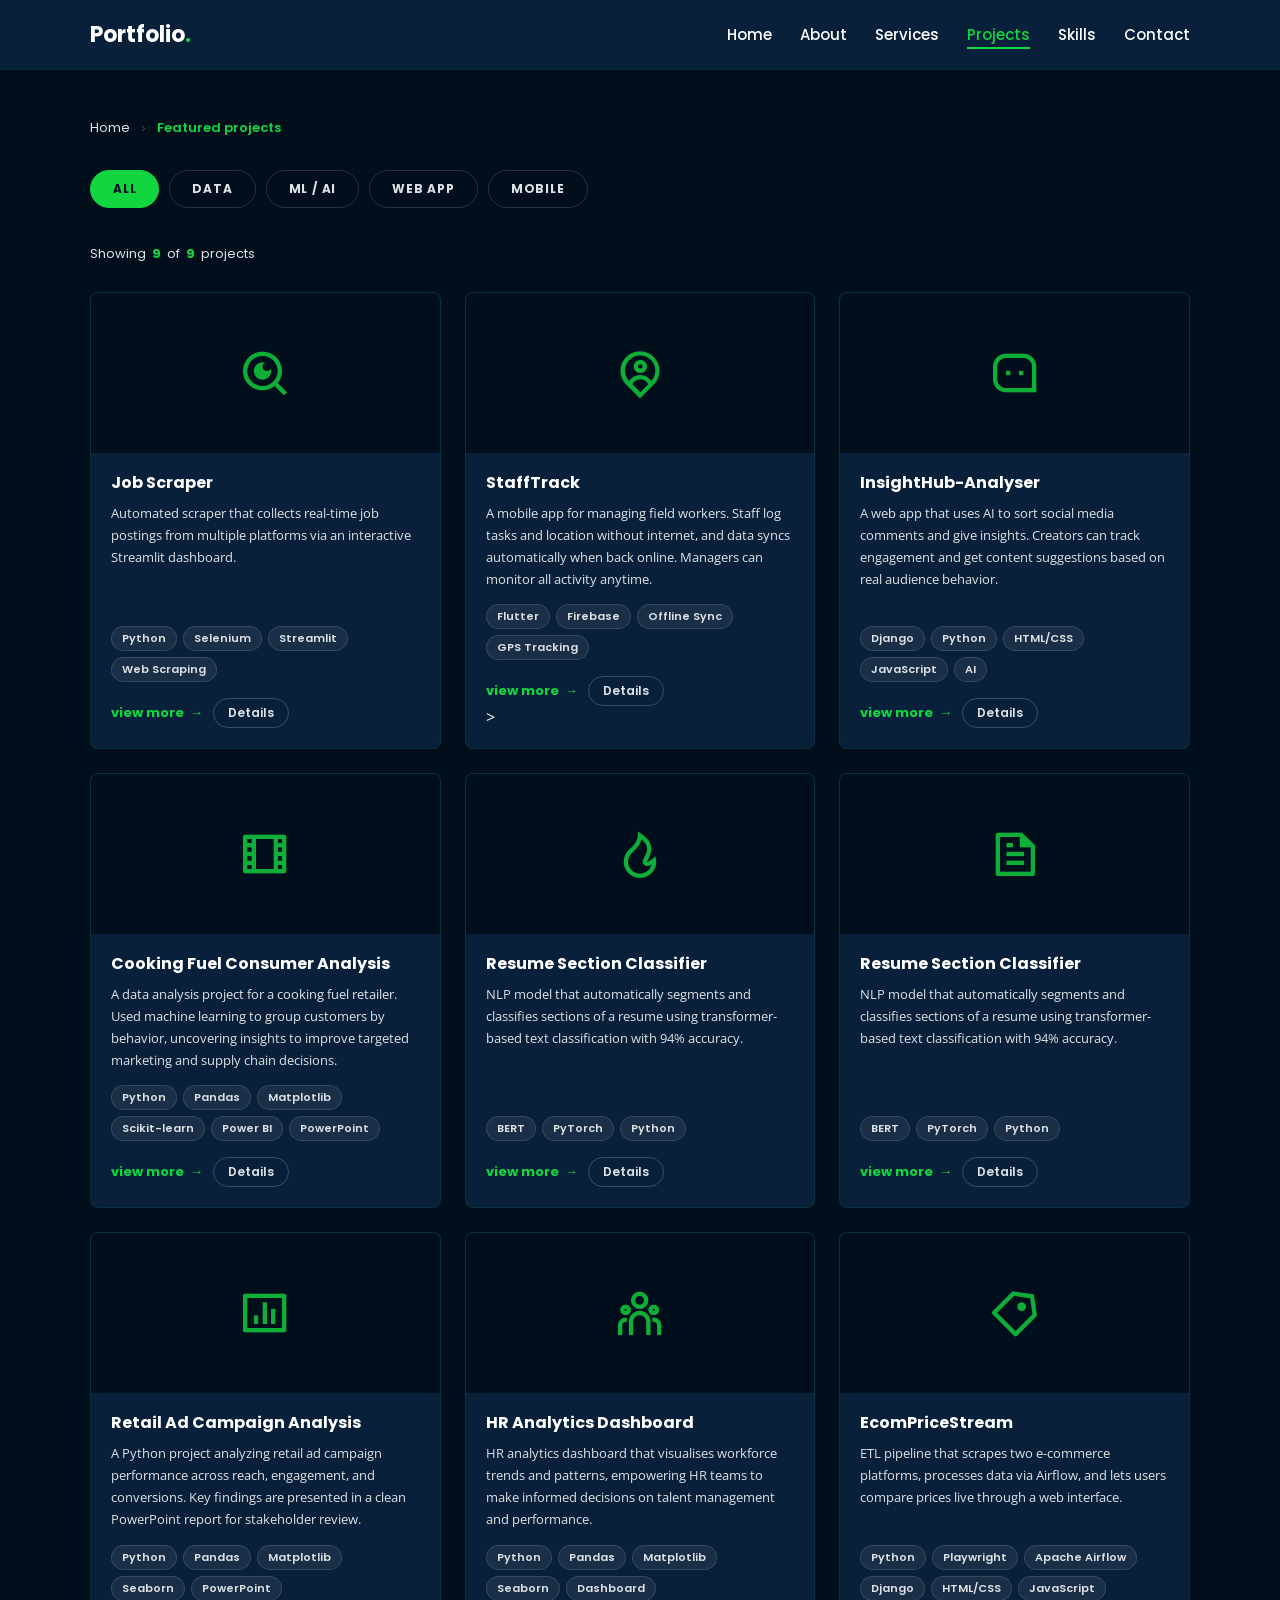
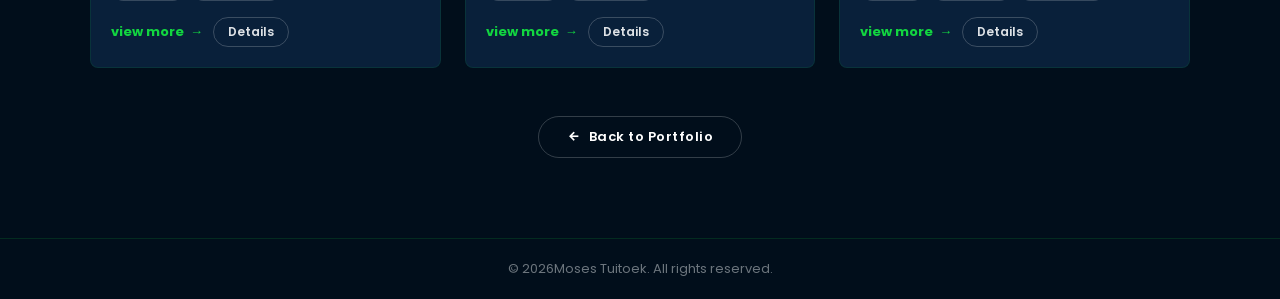
==== commit 924ecfbf: "update code" ====
--- a/projects/project.html
+++ b/projects/project.html
@@ -366,6 +366,11 @@
         </div>
       </div>
     </div>
+      <!-- ===== FOOTER ===== -->
+<footer id="footer">
+  <p>&copy; <span id="footer-year"></span>Moses Tuitoek. All rights reserved.</p>
+</footer>
+<!-- ===== END FOOTER ===== -->
 
     <script src="project.js"></script>
   </body>
--- a/assets/css/style.css
+++ b/assets/css/style.css
@@ -902,4 +902,20 @@
 
 /* typed cursor */
 .typed-cursor { opacity: 1; animation: blink 0.7s infinite; color: var(--green); }
-@keyframes blink { 50% { opacity: 0; } }+@keyframes blink { 50% { opacity: 0; } }
+
+/* ===== FOOTER ===== */
+#footer {
+  background: #010e1b;
+  border-top: 1px solid rgba(18, 214, 64, 0.15);
+  text-align: center;
+  padding: 20px;
+}
+
+#footer p {
+  font-family: 'Poppins', sans-serif;
+  font-size: 13px;
+  color: #6c757d;
+  margin: 0;
+}
+/* ===== END FOOTER ===== */
--- a/projects/project.css
+++ b/projects/project.css
@@ -252,4 +252,19 @@
 }
 
 /* divider line under section title */
-.projects-page .section-title { margin-bottom: 0; }+.projects-page .section-title { margin-bottom: 0; }
+/* ===== FOOTER ===== */
+#footer {
+  background: #010e1b;
+  border-top: 1px solid rgba(18, 214, 64, 0.15);
+  text-align: center;
+  padding: 20px;
+}
+
+#footer p {
+  font-family: 'Poppins', sans-serif;
+  font-size: 13px;
+  color: #6c757d;
+  margin: 0;
+}
+/* ===== END FOOTER ===== */
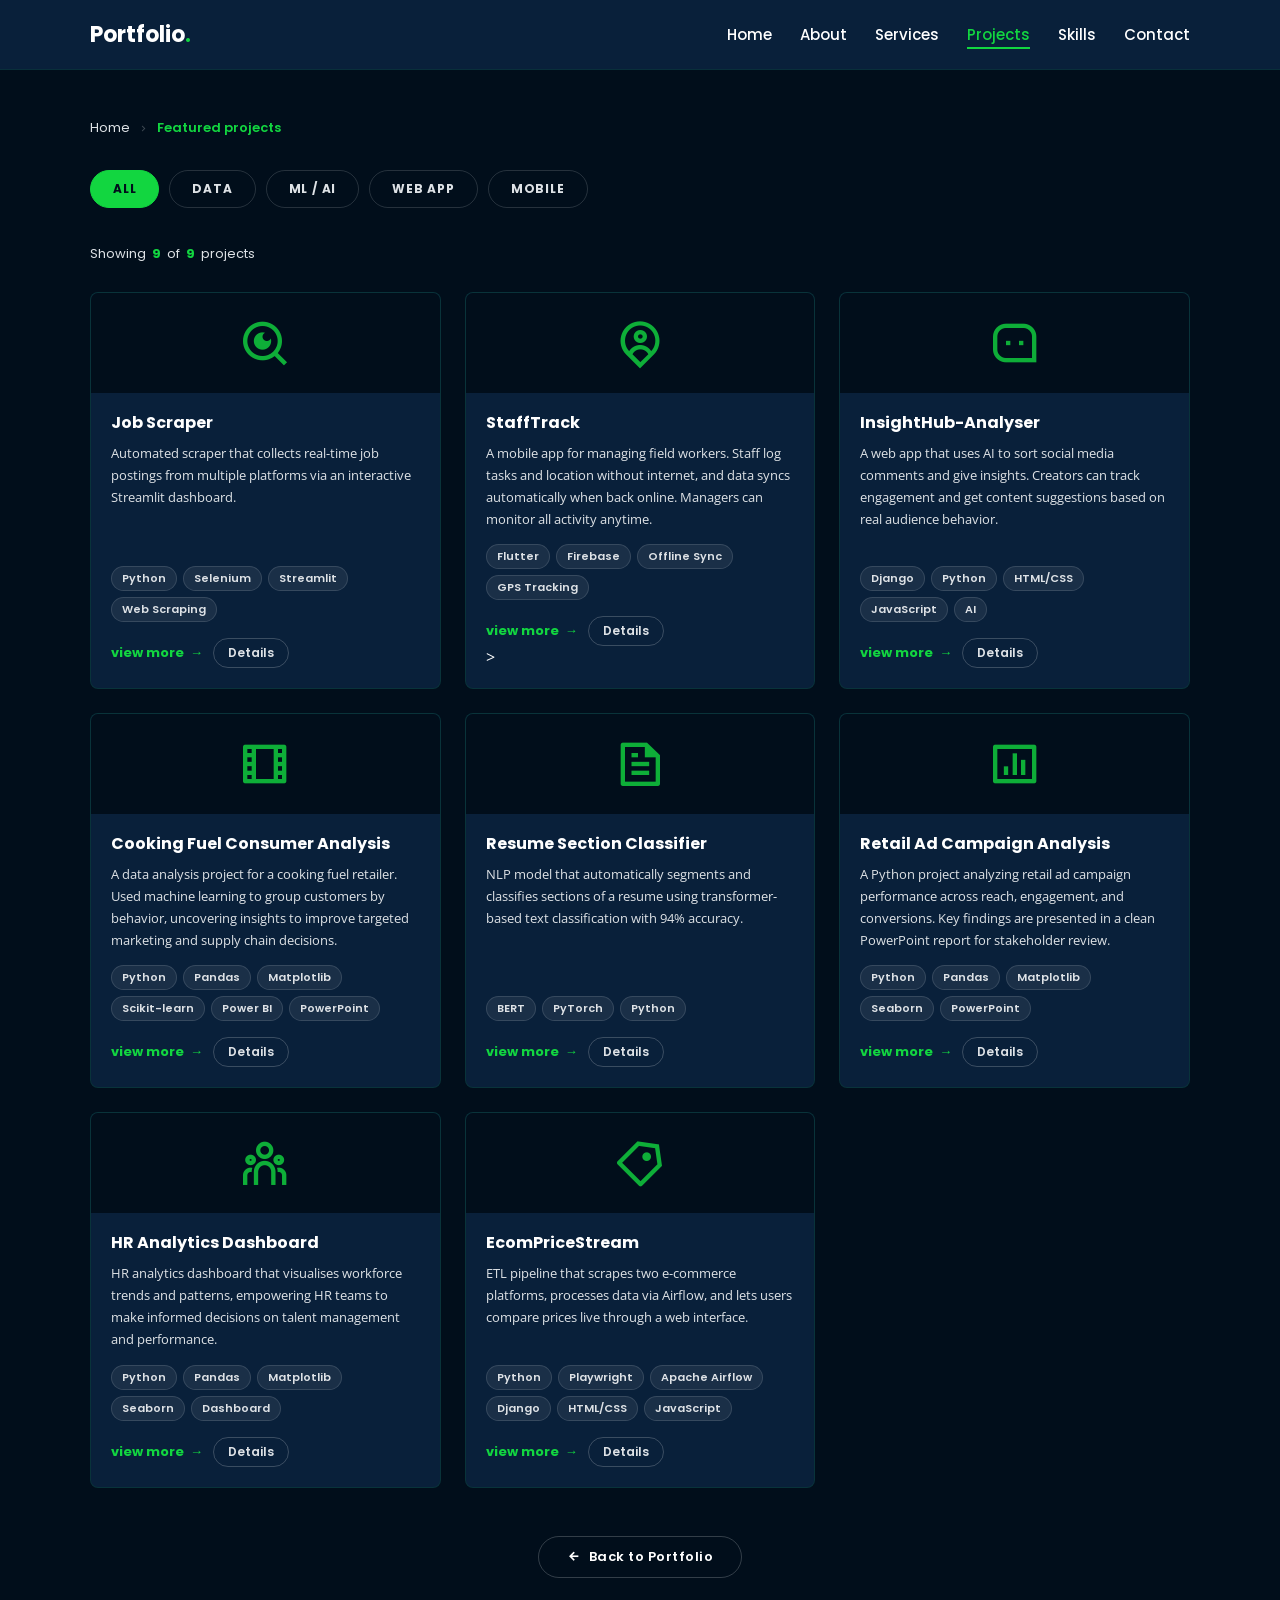
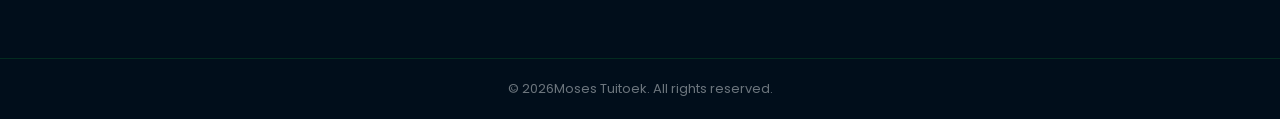
==== commit 7e26e462: "update code" ====
--- a/projects/project.html
+++ b/projects/project.html
@@ -208,33 +208,8 @@
             </div>
           </div>
 
-          <!-- 5 -->
-          <div class="proj-card" data-category="data">
-            <div class="proj-visual">
-              <i class="proj-icon ri-fire-line"></i>
-            </div>
-            <div class="proj-body">
-              <h4>Resume Section Classifier</h4>
-              <p>
-                NLP model that automatically segments and classifies sections of
-                a resume using transformer-based text classification with 94%
-                accuracy.
-              </p>
-              <div class="proj-tags">
-                <span>BERT</span><span>PyTorch</span><span>Python</span>
-              </div>
-              <div class="proj-actions">
-                <span class="proj-btn-live">view more &nbsp;→</span>
-                <a
-                  href="https://github.com/TUITOEKK/Resume-Classifier"
-                  target="_blank"
-                  rel="noopener noreferrer"
-                  class="proj-btn-details"
-                  >Details</a
-                >
-              </div>
-            </div>
-          </div>
+
+
 
           <!-- 6 -->
           <div class="proj-card" data-category="ml">
--- a/assets/css/style.css
+++ b/assets/css/style.css
@@ -585,7 +585,7 @@
 
 .proj-visual {
   background: var(--navy-deep);
-  height: 160px;
+  height: 100px;
   display: flex;
   align-items: center;
   justify-content: center;
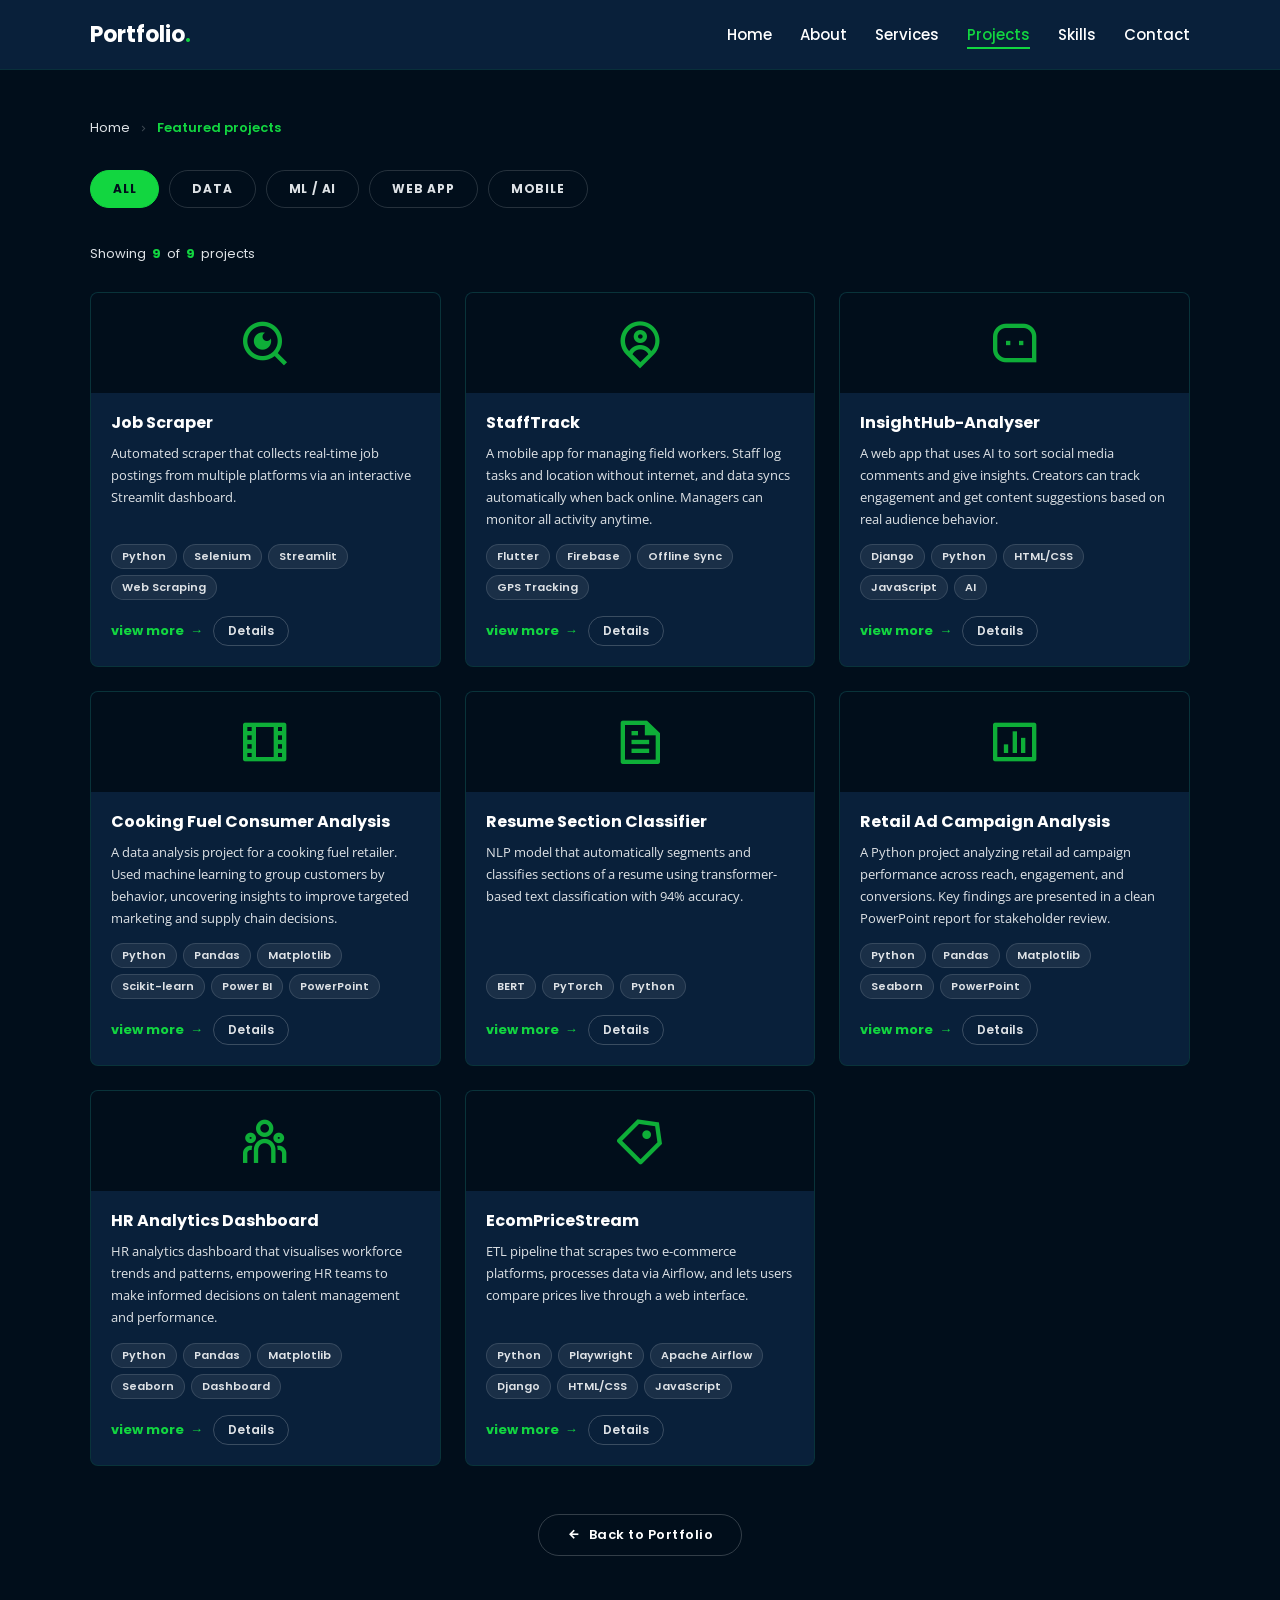
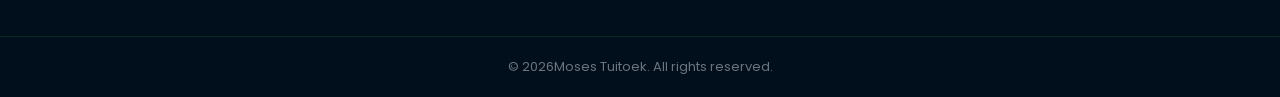
==== commit 31fb7ff2: "update code" ====
--- a/projects/project.html
+++ b/projects/project.html
@@ -144,7 +144,7 @@
                   >Details</a
                 >
               </div>
-              >
+              
             </div>
           </div>
 
--- a/assets/css/style.css
+++ b/assets/css/style.css
@@ -414,12 +414,37 @@
 .about-detail-row ul i { color: var(--green-dark); font-size: 18px; flex-shrink: 0; margin-top: 2px; }
 
 /* INTERESTS */
+/* INTERESTS */
 .interests { padding: 10px 0 60px; }
+
+.interests .section-title {
+  display: flex;
+  justify-content: center;
+}
+
+.interests .section-title h2 {
+  font-size: 11px;
+  letter-spacing: 4px;
+  text-align: center;
+}
+
+.interests .section-title h2::before {
+  content: "— ";
+}
+
+.interests .section-title h2::after {
+  content: " —";
+  display: inline;
+  background: none;
+  width: auto;
+  height: auto;
+  margin: 0;
+}
 
 .interests-grid {
   display: grid;
   grid-template-columns: repeat(4, 1fr);
-  gap: 12px
+  gap: 12px;
 }
 
 @media (max-width: 992px) { .interests-grid { grid-template-columns: repeat(2, 1fr); } }
@@ -435,6 +460,8 @@
 .icon-box i { font-size: 32px; padding-right: 10px; line-height: 1; flex-shrink: 0; }
 .icon-box h3 { font-weight: 700; margin: 0; line-height: 1.3; font-size: 16px; color: var(--white); }
 .icon-box:hover { background: rgba(4,43,86,0.92); }
+
+
 /* SERVICES */
 #services { padding: 60px 0; }
 
